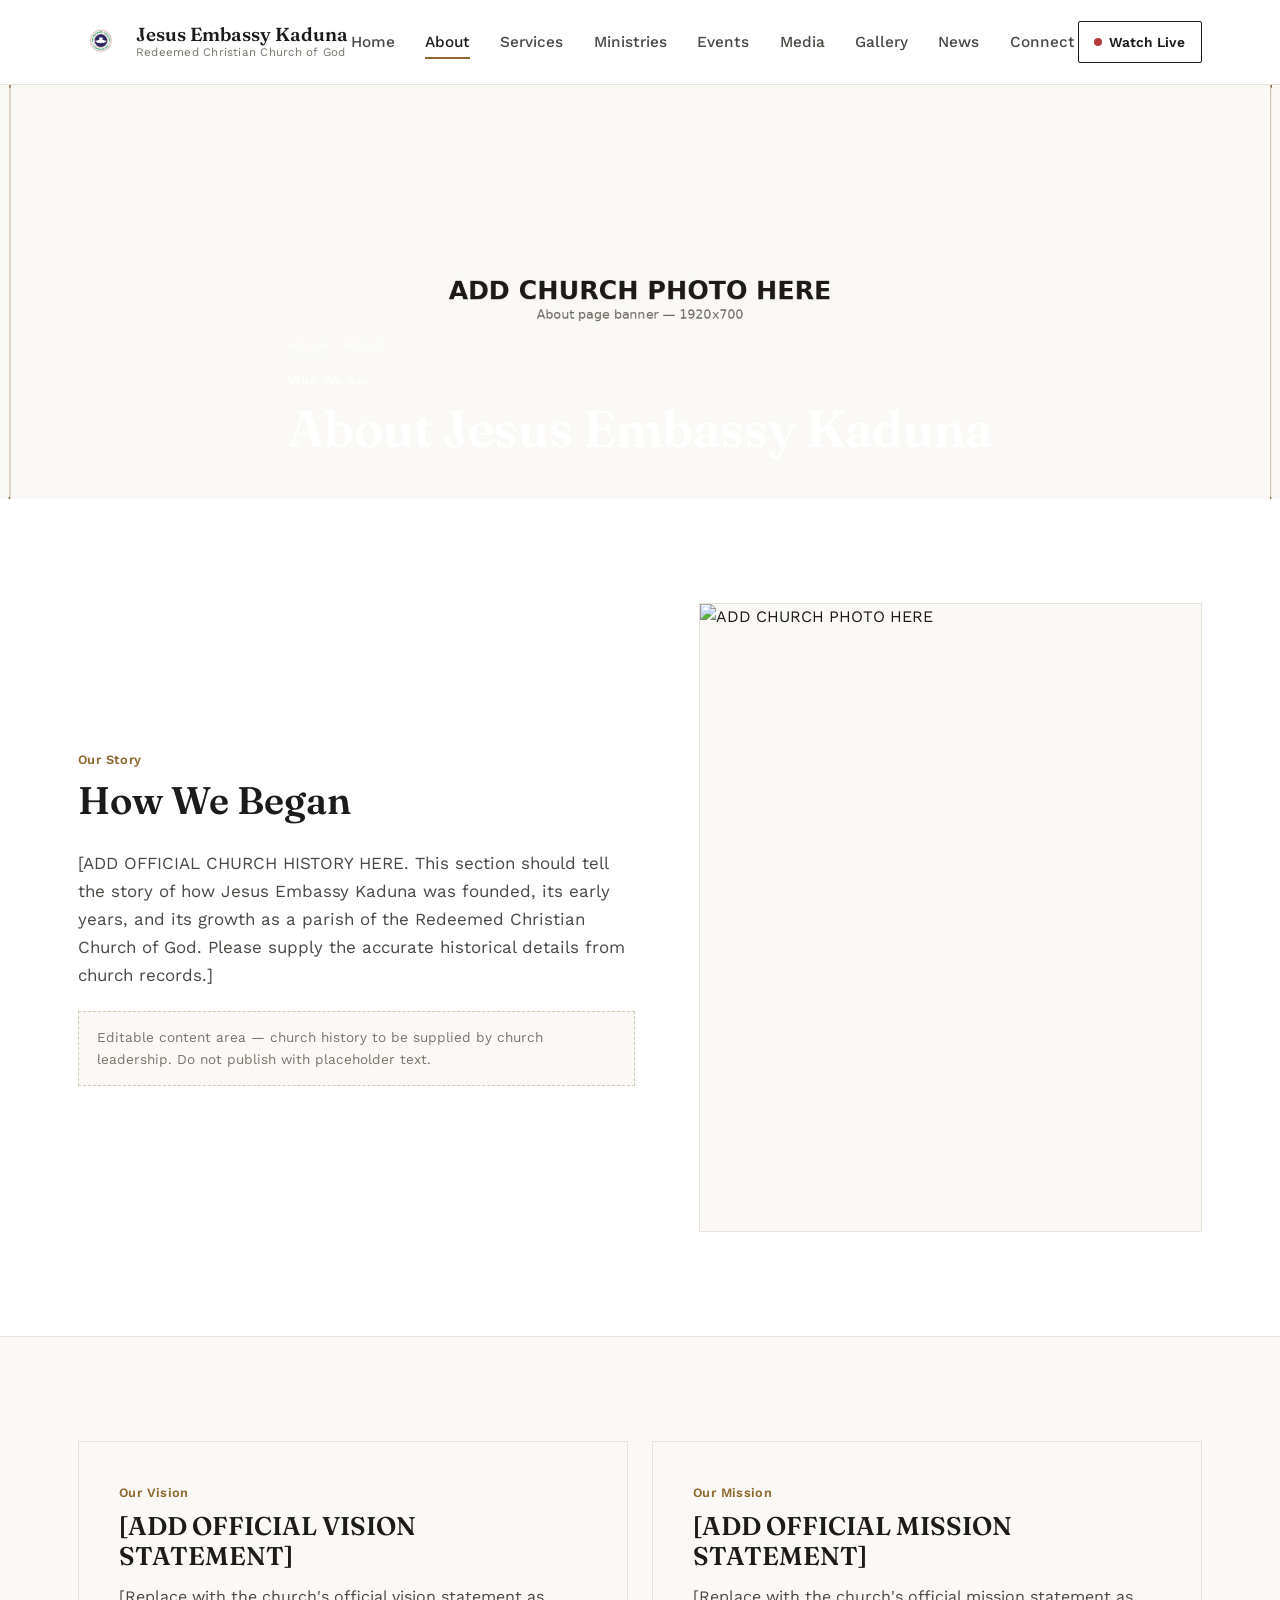
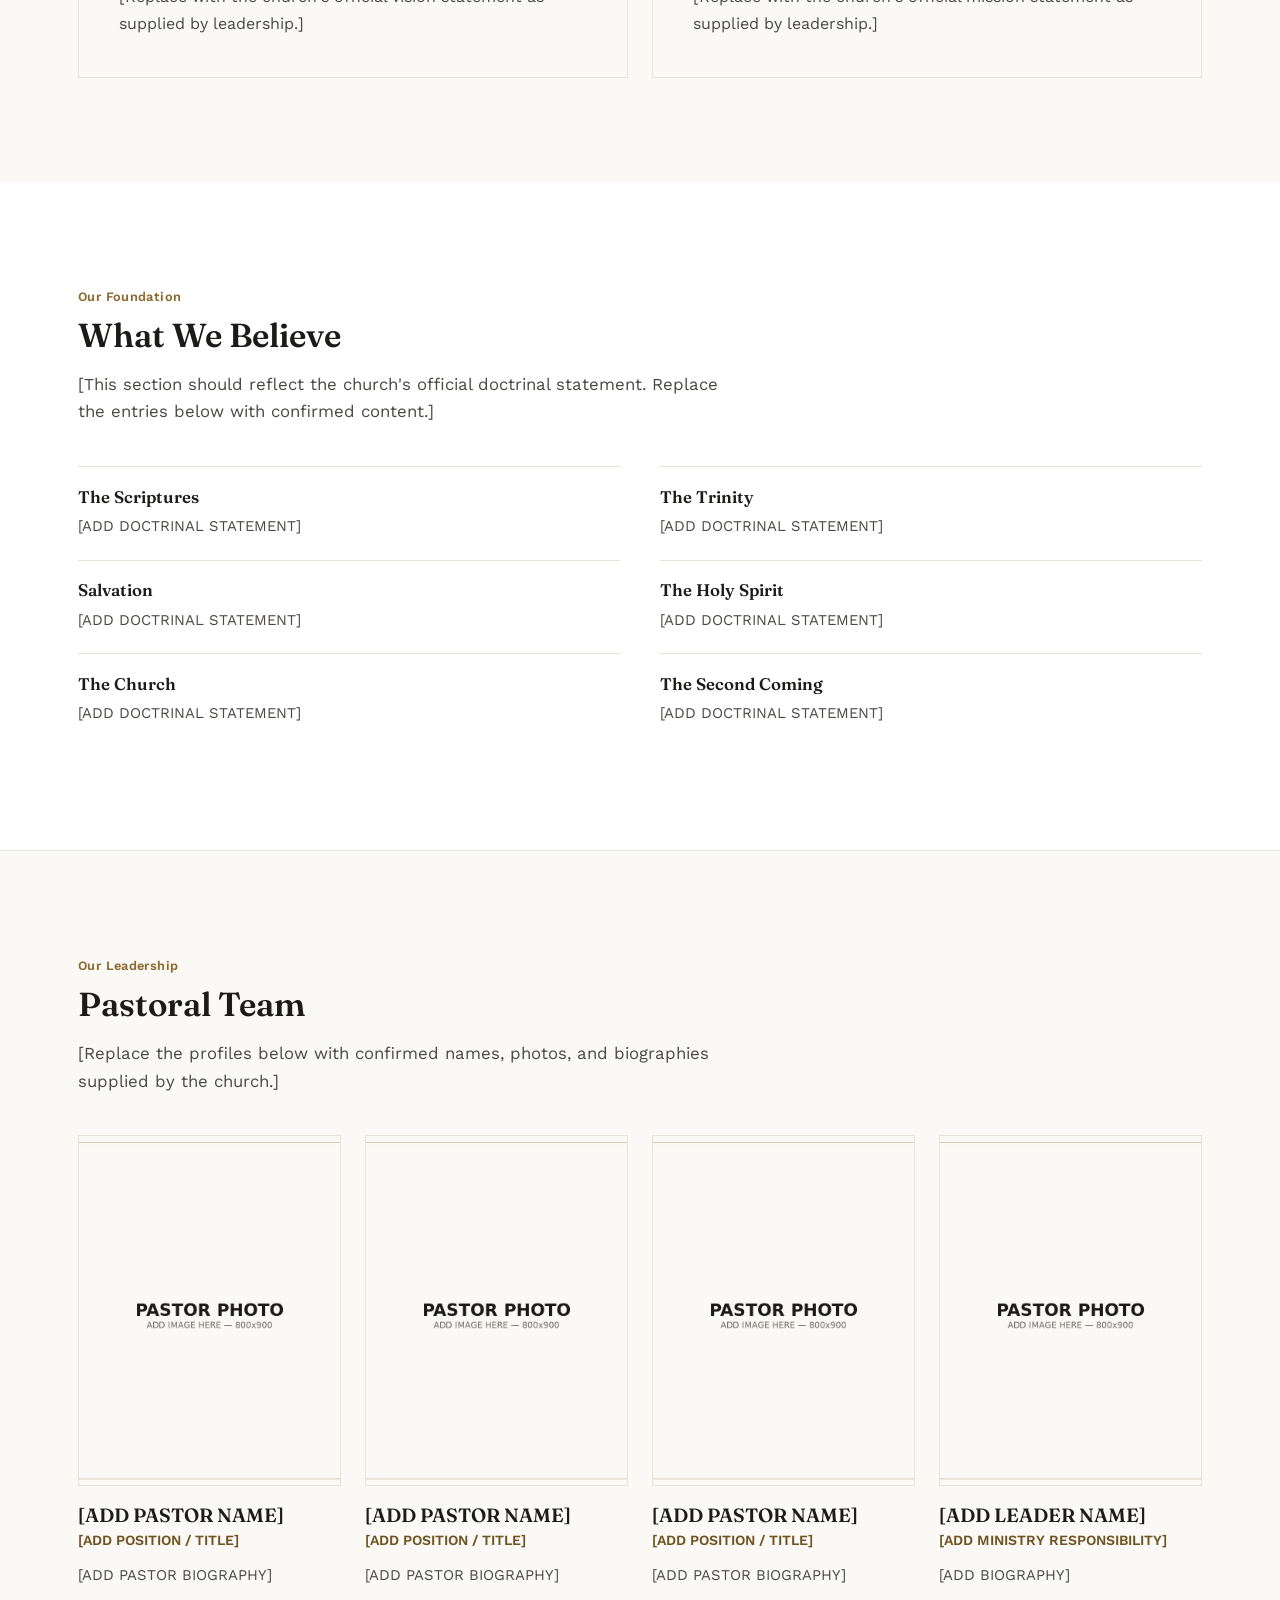
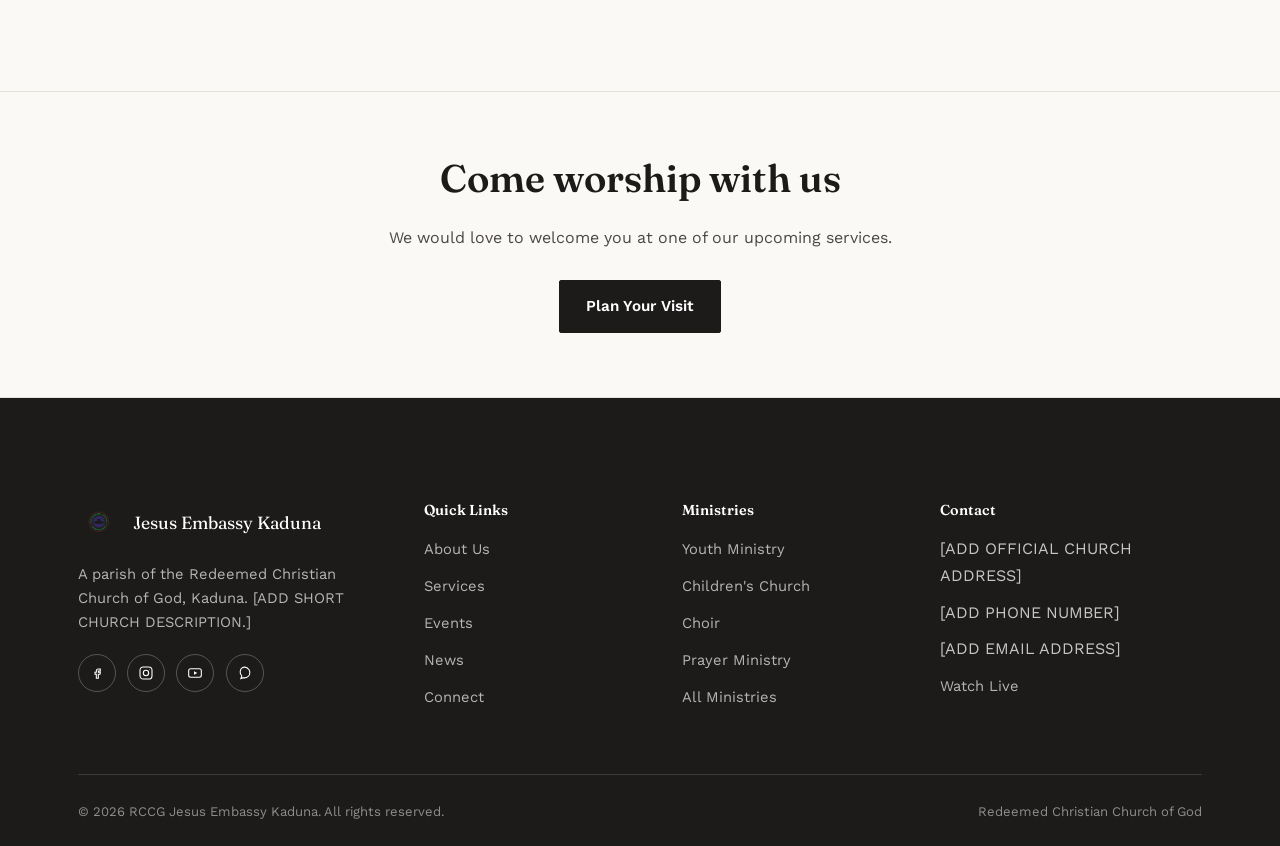
==== about.html @ 8ce3313e "1" ====
<!doctype html>
<html lang="en">
<head>
  <meta charset="UTF-8" />
  <meta name="viewport" content="width=device-width, initial-scale=1.0" />
  <title>About Us | Jesus Embassy Kaduna | RCCG</title>
  <meta name="description" content="Learn about the story, vision, mission, and leadership of Jesus Embassy Kaduna, a parish of the Redeemed Christian Church of God." />
  <link rel="canonical" href="./about.html" />

  <meta property="og:type" content="website" />
  <meta property="og:title" content="About Us | Jesus Embassy Kaduna" />
  <meta property="og:description" content="Our story, vision, mission, and leadership." />
  <meta property="og:image" content="./assets/images/logo/rccg-logo.png" />
  <meta name="twitter:card" content="summary_large_image" />

  <link rel="icon" href="./assets/images/logo/rccg-favicon.ico" sizes="any" />
  <link rel="icon" type="image/png" href="./assets/images/logo/rccg-favicon.png" />
  <link rel="apple-touch-icon" href="./assets/images/logo/rccg-favicon.png" />

  <link rel="preconnect" href="https://fonts.googleapis.com" />
  <link rel="preconnect" href="https://fonts.gstatic.com" crossorigin />
  <link href="https://fonts.googleapis.com/css2?family=Fraunces:opsz,wght@9..144,500;9..144,600;9..144,700&family=Work+Sans:wght@400;500;600;700&display=swap" rel="stylesheet" />

  <link rel="stylesheet" href="./css/style.css" />
  <link rel="stylesheet" href="./css/responsive.css" />
</head>
<body>
  <a class="skip-link" href="#main">Skip to content</a>

  <header class="site-header">
    <div class="wrap">
      <a href="./index.html" class="brand">
        <img src="./assets/images/logo/rccg-logo.png" alt="RCCG — Redeemed Christian Church of God logo" />
        <span class="brand-text">
          <span class="brand-name">Jesus Embassy Kaduna</span>
          <span class="brand-sub">Redeemed Christian Church of God</span>
        </span>
      </a>
      <nav class="main-nav" id="main-nav" aria-label="Primary">
        <ul>
          <li><a href="./index.html">Home</a></li>
          <li><a href="./about.html" aria-current="page">About</a></li>
          <li><a href="./services.html">Services</a></li>
          <li><a href="./ministries.html">Ministries</a></li>
          <li><a href="./events.html">Events</a></li>
          <li><a href="./media.html">Media</a></li>
          <li><a href="./gallery.html">Gallery</a></li>
          <li><a href="./news.html">News</a></li>
          <li><a href="./connect.html">Connect</a></li>
        </ul>
        <div class="header-actions-mobile">
          <a href="./media.html#watch-live" class="watch-live-btn"><span class="dot"></span> Watch Live</a>
        </div>
      </nav>
      <div class="header-actions">
        <a href="./media.html#watch-live" class="watch-live-btn"><span class="dot"></span> Watch Live</a>
        <button class="nav-toggle" id="nav-toggle" aria-label="Toggle menu" aria-expanded="false" aria-controls="main-nav">
          <span></span><span></span><span></span>
        </button>
      </div>
    </div>
  </header>

  <main id="main">

    <section class="page-banner">
      <img src="./assets/images/hero/hero-about.jpg" alt="ADD CHURCH PHOTO HERE" />
      <div class="wrap">
        <div class="breadcrumb"><a href="./index.html">Home</a> / About</div>
        <span class="kicker">Who We Are</span>
        <h1>About Jesus Embassy Kaduna</h1>
      </div>
    </section>

    <!-- OUR STORY -->
    <section class="section">
      <div class="wrap">
        <div class="intro-layout">
          <div class="intro-copy">
            <span class="kicker">Our Story</span>
            <h2>How We Began</h2>
            <p>[ADD OFFICIAL CHURCH HISTORY HERE. This section should tell the story of how Jesus Embassy Kaduna was founded, its early years, and its growth as a parish of the Redeemed Christian Church of God. Please supply the accurate historical details from church records.]</p>
            <div class="editable-note">Editable content area — church history to be supplied by church leadership. Do not publish with placeholder text.</div>
          </div>
          <div class="img-frame ratio-4-5">
            <img src="./assets/images/hero/photos-2.jpg" alt="ADD CHURCH PHOTO HERE" />
          </div>
        </div>
      </div>
    </section>

    <!-- VISION & MISSION -->
    <section class="section section--alt section--border-top">
      <div class="wrap">
        <div class="grid grid--2">
          <div class="panel">
            <span class="kicker">Our Vision</span>
            <h2 style="font-size:1.6rem; margin-bottom:0.8rem;">[ADD OFFICIAL VISION STATEMENT]</h2>
            <p style="color:var(--color-ink-soft);">[Replace with the church's official vision statement as supplied by leadership.]</p>
          </div>
          <div class="panel">
            <span class="kicker">Our Mission</span>
            <h2 style="font-size:1.6rem; margin-bottom:0.8rem;">[ADD OFFICIAL MISSION STATEMENT]</h2>
            <p style="color:var(--color-ink-soft);">[Replace with the church's official mission statement as supplied by leadership.]</p>
          </div>
        </div>
      </div>
    </section>

    <!-- WHAT WE BELIEVE -->
    <section class="section">
      <div class="wrap">
        <div class="section-head">
          <span class="kicker">Our Foundation</span>
          <h2>What We Believe</h2>
          <p>[This section should reflect the church's official doctrinal statement. Replace the entries below with confirmed content.]</p>
        </div>
        <div class="belief-list">
          <div class="belief-item">
            <h3>The Scriptures</h3>
            <p>[ADD DOCTRINAL STATEMENT]</p>
          </div>
          <div class="belief-item">
            <h3>The Trinity</h3>
            <p>[ADD DOCTRINAL STATEMENT]</p>
          </div>
          <div class="belief-item">
            <h3>Salvation</h3>
            <p>[ADD DOCTRINAL STATEMENT]</p>
          </div>
          <div class="belief-item">
            <h3>The Holy Spirit</h3>
            <p>[ADD DOCTRINAL STATEMENT]</p>
          </div>
          <div class="belief-item">
            <h3>The Church</h3>
            <p>[ADD DOCTRINAL STATEMENT]</p>
          </div>
          <div class="belief-item">
            <h3>The Second Coming</h3>
            <p>[ADD DOCTRINAL STATEMENT]</p>
          </div>
        </div>
      </div>
    </section>

    <!-- LEADERSHIP -->
    <section class="section section--alt section--border-top">
      <div class="wrap">
        <div class="section-head">
          <span class="kicker">Our Leadership</span>
          <h2>Pastoral Team</h2>
          <p>[Replace the profiles below with confirmed names, photos, and biographies supplied by the church.]</p>
        </div>
        <div class="grid grid--4">
          <div class="leader-card">
            <div class="img-frame ratio-3-4"><img src="./assets/images/pastors/pastor-01.jpg" alt="PASTOR PHOTO — ADD IMAGE HERE" /></div>
            <h3>[ADD PASTOR NAME]</h3>
            <span class="role">[ADD POSITION / TITLE]</span>
            <p>[ADD PASTOR BIOGRAPHY]</p>
          </div>
          <div class="leader-card">
            <div class="img-frame ratio-3-4"><img src="./assets/images/pastors/pastor-02.jpg" alt="PASTOR PHOTO — ADD IMAGE HERE" /></div>
            <h3>[ADD PASTOR NAME]</h3>
            <span class="role">[ADD POSITION / TITLE]</span>
            <p>[ADD PASTOR BIOGRAPHY]</p>
          </div>
          <div class="leader-card">
            <div class="img-frame ratio-3-4"><img src="./assets/images/pastors/pastor-03.jpg" alt="PASTOR PHOTO — ADD IMAGE HERE" /></div>
            <h3>[ADD PASTOR NAME]</h3>
            <span class="role">[ADD POSITION / TITLE]</span>
            <p>[ADD PASTOR BIOGRAPHY]</p>
          </div>
          <div class="leader-card">
            <div class="img-frame ratio-3-4"><img src="./assets/images/pastors/pastor-04.jpg" alt="PASTOR PHOTO — ADD IMAGE HERE" /></div>
            <h3>[ADD LEADER NAME]</h3>
            <span class="role">[ADD MINISTRY RESPONSIBILITY]</span>
            <p>[ADD BIOGRAPHY]</p>
          </div>
        </div>
      </div>
    </section>

    <section class="cta-band">
      <div class="wrap">
        <h2>Come worship with us</h2>
        <p>We would love to welcome you at one of our upcoming services.</p>
        <a href="./connect.html" class="btn">Plan Your Visit</a>
      </div>
    </section>

  </main>

  <footer class="site-footer">
    <div class="wrap">
      <div class="footer-grid">
        <div class="footer-col">
          <div class="footer-brand">
            <img src="./assets/images/logo/rccg-logo.png" alt="RCCG logo" />
            <span class="brand-name">Jesus Embassy Kaduna</span>
          </div>
          <p>A parish of the Redeemed Christian Church of God, Kaduna. [ADD SHORT CHURCH DESCRIPTION.]</p>
          <div class="footer-social">
            <a href="#" aria-label="Facebook" data-editable-link="facebook"><svg width="16" height="16" viewBox="0 0 24 24" fill="none" stroke="#fff" stroke-width="1.6"><path d="M14 9h3V6h-3c-1.7 0-3 1.3-3 3v2H9v3h2v6h3v-6h2.5l.5-3H14V9z"/></svg></a>
            <a href="#" aria-label="Instagram" data-editable-link="instagram"><svg width="16" height="16" viewBox="0 0 24 24" fill="none" stroke="#fff" stroke-width="1.6"><rect x="3" y="3" width="18" height="18" rx="5"/><circle cx="12" cy="12" r="4"/><circle cx="17.2" cy="6.8" r="0.6" fill="#fff" stroke="none"/></svg></a>
            <a href="#" aria-label="YouTube" data-editable-link="youtube"><svg width="16" height="16" viewBox="0 0 24 24" fill="none" stroke="#fff" stroke-width="1.6"><rect x="2.5" y="5.5" width="19" height="13" rx="3"/><path d="M10.5 9.5l5 2.5-5 2.5z" fill="#fff" stroke="none"/></svg></a>
            <a href="#" aria-label="WhatsApp" data-editable-link="whatsapp"><svg width="16" height="16" viewBox="0 0 24 24" fill="none" stroke="#fff" stroke-width="1.6"><path d="M7 17l-1.2 3.3L9.2 19A8 8 0 108 4a8 8 0 00-1 12z"/></svg></a>
          </div>
        </div>
        <div class="footer-col">
          <h4>Quick Links</h4>
          <ul>
            <li><a href="./about.html">About Us</a></li>
            <li><a href="./services.html">Services</a></li>
            <li><a href="./events.html">Events</a></li>
            <li><a href="./news.html">News</a></li>
            <li><a href="./connect.html">Connect</a></li>
          </ul>
        </div>
        <div class="footer-col">
          <h4>Ministries</h4>
          <ul>
            <li><a href="./ministries.html">Youth Ministry</a></li>
            <li><a href="./ministries.html">Children's Church</a></li>
            <li><a href="./ministries.html">Choir</a></li>
            <li><a href="./ministries.html">Prayer Ministry</a></li>
            <li><a href="./ministries.html">All Ministries</a></li>
          </ul>
        </div>
        <div class="footer-col">
          <h4>Contact</h4>
          <ul>
            <li>[ADD OFFICIAL CHURCH ADDRESS]</li>
            <li>[ADD PHONE NUMBER]</li>
            <li>[ADD EMAIL ADDRESS]</li>
            <li><a href="./media.html#watch-live">Watch Live</a></li>
          </ul>
        </div>
      </div>
      <div class="footer-bottom">
        <span>&copy; <span data-year>2026</span> RCCG Jesus Embassy Kaduna. All rights reserved.</span>
        <span>Redeemed Christian Church of God</span>
      </div>
    </div>
  </footer>

  <script src="./js/main.js"></script>
</body>
</html>
---- css/style.css ----
/* ===========================================================
   JESUS EMBASSY KADUNA — CORE STYLESHEET
   Redeemed Christian Church of God (RCCG)
   =========================================================== */

/* ---------- Design tokens ---------- */
:root {
  /* Palette: white base, warm charcoal ink, single antique-gold accent */
  --color-bg: #ffffff;
  --color-bg-alt: #faf9f6;
  --color-ink: #1c1b1a;
  --color-ink-soft: #4a4744;
  --color-ink-faint: #78746c;
  --color-border: #e7e3da;
  --color-border-strong: #d2c8b4;
  --color-accent: #8c6a2f;
  --color-accent-deep: #6f5322;
  --color-white: #ffffff;

  --font-display: "Fraunces", "Iowan Old Style", "Palatino Linotype", Georgia, serif;
  --font-body: "Work Sans", "Segoe UI", Helvetica, Arial, sans-serif;

  --content-width: 1180px;
  --content-width-narrow: 760px;

  --space-1: 0.5rem;
  --space-2: 1rem;
  --space-3: 1.5rem;
  --space-4: 2.5rem;
  --space-5: 4rem;
  --space-6: 6.5rem;

  --radius: 2px;
  --transition: 220ms ease;
}

/* ---------- Reset ---------- */
*, *::before, *::after { box-sizing: border-box; }
html { scroll-behavior: smooth; }
body {
  margin: 0;
  background: var(--color-bg);
  color: var(--color-ink);
  font-family: var(--font-body);
  font-size: 16px;
  line-height: 1.65;
  -webkit-font-smoothing: antialiased;
}
img { max-width: 100%; display: block; }
a { color: inherit; text-decoration: none; }
ul { margin: 0; padding: 0; list-style: none; }
button { font-family: inherit; cursor: pointer; }
h1, h2, h3, h4 { font-family: var(--font-display); font-weight: 600; line-height: 1.18; margin: 0; color: var(--color-ink); }
p { margin: 0 0 1em; }
p:last-child { margin-bottom: 0; }

:focus-visible {
  outline: 2px solid var(--color-accent);
  outline-offset: 3px;
}

@media (prefers-reduced-motion: reduce) {
  html { scroll-behavior: auto; }
  * { animation-duration: 0.001ms !important; animation-iteration-count: 1 !important; transition-duration: 0.001ms !important; }
}

/* ---------- Layout helpers ---------- */
.wrap {
  max-width: var(--content-width);
  margin: 0 auto;
  padding: 0 1.75rem;
}
.wrap--narrow { max-width: var(--content-width-narrow); }

.section { padding: var(--space-6) 0; }
.section--alt { background: var(--color-bg-alt); }
.section--tight { padding: var(--space-5) 0; }
.section--border-top { border-top: 1px solid var(--color-border); }

.section-head {
  max-width: 640px;
  margin-bottom: var(--space-4);
}
.section-head--center { margin-left: auto; margin-right: auto; text-align: center; }

.kicker {
  display: block;
  font-family: var(--font-body);
  font-size: 0.8rem;
  letter-spacing: 0.03em;
  color: var(--color-accent);
  margin-bottom: 0.6em;
  font-weight: 600;
}
.section-head h2 {
  font-size: clamp(1.9rem, 2.6vw, 2.6rem);
  margin-bottom: 0.5em;
}
.section-head p { color: var(--color-ink-soft); font-size: 1.05rem; }

.rule {
  border: none;
  border-top: 1px solid var(--color-border);
  margin: var(--space-5) 0;
}

.grid {
  display: grid;
  gap: var(--space-3);
}
.grid--2 { grid-template-columns: repeat(2, 1fr); }
.grid--3 { grid-template-columns: repeat(3, 1fr); }
.grid--4 { grid-template-columns: repeat(4, 1fr); }

/* ---------- Buttons ---------- */
.btn {
  display: inline-flex;
  align-items: center;
  gap: 0.55em;
  padding: 0.85em 1.7em;
  font-size: 0.95rem;
  font-weight: 600;
  border: 1px solid var(--color-ink);
  border-radius: var(--radius);
  background: var(--color-ink);
  color: var(--color-white);
  transition: background var(--transition), color var(--transition), border-color var(--transition);
  white-space: nowrap;
}
.btn:hover { background: var(--color-accent-deep); border-color: var(--color-accent-deep); color: var(--color-white); }

.btn--outline {
  background: transparent;
  color: var(--color-ink);
  border-color: var(--color-ink);
}
.btn--outline:hover { background: var(--color-ink); color: var(--color-white); }

.btn--light {
  background: var(--color-white);
  color: var(--color-ink);
  border-color: var(--color-white);
}
.btn--light:hover { background: transparent; color: var(--color-white); border-color: var(--color-white); }

.btn--ghost-light {
  background: transparent;
  color: var(--color-white);
  border-color: rgba(255,255,255,0.55);
}
.btn--ghost-light:hover { background: rgba(255,255,255,0.12); border-color: var(--color-white); }

.btn--accent { background: var(--color-accent); border-color: var(--color-accent); }
.btn--accent:hover { background: var(--color-accent-deep); border-color: var(--color-accent-deep); }

.btn--sm { padding: 0.6em 1.3em; font-size: 0.85rem; }
.btn--full { width: 100%; justify-content: center; }

.btn-row { display: flex; flex-wrap: wrap; gap: 0.9rem; align-items: center; }

.text-link {
  display: inline-flex;
  align-items: center;
  gap: 0.4em;
  font-weight: 600;
  border-bottom: 1px solid var(--color-accent);
  padding-bottom: 0.15em;
  transition: color var(--transition), border-color var(--transition);
}
.text-link:hover { color: var(--color-accent); }

/* ---------- Site header ---------- */
.site-header {
  position: sticky;
  top: 0;
  z-index: 100;
  background: rgba(255,255,255,0.94);
  backdrop-filter: saturate(180%) blur(10px);
  border-bottom: 1px solid var(--color-border);
}
.site-header .wrap {
  display: flex;
  align-items: center;
  justify-content: space-between;
  height: 84px;
}
.brand {
  display: flex;
  align-items: center;
  gap: 0.75rem;
  min-width: 0;
}
.brand img {
  height: 46px;
  width: 46px;
  object-fit: contain;
  flex-shrink: 0;
}
.brand-text {
  display: flex;
  flex-direction: column;
  line-height: 1.2;
  min-width: 0;
}
.brand-text .brand-name {
  font-family: var(--font-display);
  font-weight: 600;
  font-size: 1.18rem;
  color: var(--color-ink);
  white-space: nowrap;
}
.brand-text .brand-sub {
  font-size: 0.72rem;
  color: var(--color-ink-faint);
  letter-spacing: 0.02em;
  white-space: nowrap;
}

.main-nav { display: flex; align-items: center; gap: var(--space-4); }
.main-nav ul { display: flex; gap: 1.9rem; }
.header-actions-mobile { display: none; }
.main-nav a {
  font-size: 0.96rem;
  font-weight: 500;
  color: var(--color-ink-soft);
  position: relative;
  padding: 0.3em 0;
  transition: color var(--transition);
}
.main-nav a:hover, .main-nav a[aria-current="page"] { color: var(--color-ink); }
.main-nav a[aria-current="page"]::after {
  content: "";
  position: absolute;
  left: 0; right: 0; bottom: -4px;
  height: 2px;
  background: var(--color-accent);
}

.header-actions { display: flex; align-items: center; gap: 1.1rem; }

.watch-live-btn {
  display: inline-flex;
  align-items: center;
  gap: 0.5em;
  padding: 0.6em 1.15em;
  border: 1px solid var(--color-ink);
  border-radius: var(--radius);
  font-size: 0.86rem;
  font-weight: 600;
  color: var(--color-ink);
  transition: background var(--transition), color var(--transition);
}
.watch-live-btn:hover { background: var(--color-ink); color: var(--color-white); }
.watch-live-btn .dot {
  width: 8px; height: 8px; border-radius: 50%;
  background: #b23a3a;
  display: inline-block;
}

.nav-toggle {
  display: none;
  flex-direction: column;
  justify-content: center;
  gap: 5px;
  width: 40px;
  height: 40px;
  border: 1px solid var(--color-border-strong);
  background: transparent;
  border-radius: var(--radius);
}
.nav-toggle span {
  display: block;
  width: 18px;
  height: 2px;
  margin: 0 auto;
  background: var(--color-ink);
  transition: transform var(--transition), opacity var(--transition);
}
.nav-toggle[aria-expanded="true"] span:nth-child(1) { transform: translateY(7px) rotate(45deg); }
.nav-toggle[aria-expanded="true"] span:nth-child(2) { opacity: 0; }
.nav-toggle[aria-expanded="true"] span:nth-child(3) { transform: translateY(-7px) rotate(-45deg); }

/* ---------- Hero ---------- */
.hero {
  position: relative;
  display: flex;
  align-items: flex-end;
  min-height: 86vh;
  color: var(--color-white);
  overflow: hidden;
}
.hero img.hero-bg {
  position: absolute; inset: 0;
  width: 100%; height: 100%;
  object-fit: cover;
  z-index: 0;
}
.hero::before {
  content: "";
  position: absolute; inset: 0;
  background: linear-gradient(180deg, rgba(20,19,17,0.35) 0%, rgba(20,19,17,0.55) 70%, rgba(20,19,17,0.78) 100%);
  z-index: 1;
}
.hero-content {
  position: relative;
  z-index: 2;
  width: 100%;
  padding: var(--space-6) 0 var(--space-5);
}
.hero-content .kicker { color: rgba(255,255,255,0.86); }
.hero-content h1 {
  font-size: clamp(2.6rem, 6vw, 4.6rem);
  color: var(--color-white);
  letter-spacing: -0.01em;
  max-width: 900px;
}
.hero-content .hero-lede {
  margin-top: 1.1rem;
  font-size: 1.15rem;
  max-width: 560px;
  color: rgba(255,255,255,0.88);
}
.hero-content .btn-row { margin-top: 2.1rem; }

.page-banner {
  position: relative;
  min-height: 46vh;
  display: flex;
  align-items: flex-end;
  color: var(--color-white);
  overflow: hidden;
}
.page-banner img { position: absolute; inset: 0; width: 100%; height: 100%; object-fit: cover; }
.page-banner::before {
  content: "";
  position: absolute; inset: 0;
  background: linear-gradient(180deg, rgba(20,19,17,0.3) 0%, rgba(20,19,17,0.72) 100%);
}
.page-banner .wrap { position: relative; z-index: 2; padding-bottom: var(--space-4); }
.page-banner .kicker { color: rgba(255,255,255,0.85); }
.page-banner h1 { font-size: clamp(2.1rem, 4.4vw, 3.2rem); color: var(--color-white); }
.breadcrumb {
  font-size: 0.85rem;
  color: rgba(255,255,255,0.75);
  margin-bottom: 0.9rem;
}
.breadcrumb a { border-bottom: 1px solid rgba(255,255,255,0.4); }
.breadcrumb a:hover { color: var(--color-white); }

/* ---------- Image placeholder blocks ---------- */
.img-frame {
  position: relative;
  overflow: hidden;
  background: var(--color-bg-alt);
  border: 1px solid var(--color-border);
}
.img-frame img { width: 100%; height: 100%; object-fit: cover; }
.ratio-4-3 { aspect-ratio: 4 / 3; }
.ratio-3-4 { aspect-ratio: 3 / 4; }
.ratio-16-9 { aspect-ratio: 16 / 9; }
.ratio-1-1 { aspect-ratio: 1 / 1; }
.ratio-4-5 { aspect-ratio: 4 / 5; }

/* ---------- Welcome / intro section ---------- */
.intro-layout {
  display: grid;
  grid-template-columns: 1.05fr 0.95fr;
  gap: var(--space-5);
  align-items: center;
}
.intro-copy .kicker { display: block; }
.intro-copy h2 { font-size: clamp(1.9rem, 3vw, 2.7rem); margin-bottom: 0.7em; }
.intro-copy p { color: var(--color-ink-soft); font-size: 1.06rem; }
.editable-note {
  margin-top: 1.3rem;
  padding: 0.9rem 1.1rem;
  border: 1px dashed var(--color-border-strong);
  font-size: 0.85rem;
  color: var(--color-ink-faint);
  background: var(--color-bg-alt);
}

/* ---------- Service times ---------- */
.service-list { display: flex; flex-direction: column; }
.service-row {
  display: grid;
  grid-template-columns: 1.4fr 1fr 1fr 2fr;
  gap: var(--space-3);
  align-items: start;
  padding: var(--space-3) 0;
  border-top: 1px solid var(--color-border);
}
.service-list .service-row:last-child { border-bottom: 1px solid var(--color-border); }
.service-row .service-name { font-family: var(--font-display); font-size: 1.25rem; }
.service-row .service-meta { color: var(--color-accent-deep); font-weight: 600; font-size: 0.95rem; }
.service-row .service-desc { color: var(--color-ink-soft); font-size: 0.96rem; }

/* ---------- Cards: events / news / ministries ---------- */
.card {
  border: 1px solid var(--color-border);
  background: var(--color-white);
  display: flex;
  flex-direction: column;
}
.card .img-frame { border: none; border-bottom: 1px solid var(--color-border); }
.card-body { padding: 1.5rem; display: flex; flex-direction: column; gap: 0.55rem; flex: 1; }
.card-meta { font-size: 0.82rem; color: var(--color-accent-deep); font-weight: 600; }
.card-title { font-family: var(--font-display); font-size: 1.28rem; }
.card-desc { color: var(--color-ink-soft); font-size: 0.95rem; }
.card-foot { margin-top: auto; padding-top: 0.9rem; }

.event-card .event-date-badge {
  position: absolute;
  top: 0.9rem; left: 0.9rem;
  background: var(--color-white);
  border: 1px solid var(--color-border);
  padding: 0.5rem 0.7rem;
  text-align: center;
  line-height: 1.1;
  z-index: 2;
}
.event-card .img-frame { position: relative; }
.event-date-badge .day { display: block; font-family: var(--font-display); font-size: 1.25rem; }
.event-date-badge .mon { display: block; font-size: 0.68rem; letter-spacing: 0.05em; color: var(--color-ink-faint); }

.meta-list { display: flex; flex-wrap: wrap; gap: 0.9rem 1.4rem; font-size: 0.88rem; color: var(--color-ink-soft); }
.meta-list li { display: flex; align-items: center; gap: 0.45em; }
.meta-list svg { flex-shrink: 0; opacity: 0.7; }

/* ---------- Watch online ---------- */
.watch-panel {
  background: var(--color-ink);
  color: var(--color-white);
  padding: var(--space-5) 0;
}
.watch-panel .section-head h2 { color: var(--color-white); }
.watch-panel .section-head p { color: rgba(255,255,255,0.7); }
.watch-grid {
  display: grid;
  grid-template-columns: repeat(3, 1fr);
  gap: 1.4rem;
}
.watch-card {
  border: 1px solid rgba(255,255,255,0.18);
  padding: 2.1rem 1.6rem;
  text-align: left;
  transition: border-color var(--transition), background var(--transition);
}
.watch-card:hover { border-color: rgba(255,255,255,0.5); background: rgba(255,255,255,0.03); }
.watch-card .platform-icon { margin-bottom: 1.1rem; }
.watch-card h3 { color: var(--color-white); font-size: 1.2rem; margin-bottom: 0.4rem; }
.watch-card p { color: rgba(255,255,255,0.65); font-size: 0.92rem; margin-bottom: 1.2rem; }

/* ---------- Photo strip ---------- */
.photo-strip {
  display: grid;
  grid-template-columns: repeat(3, 1fr);
  gap: 1rem;
}

/* ---------- Visit us / map ---------- */
.visit-layout {
  display: grid;
  grid-template-columns: 1fr 1fr;
  gap: var(--space-5);
  align-items: start;
}
.visit-list { display: flex; flex-direction: column; gap: 1.6rem; }
.visit-item h3 { font-size: 1.05rem; margin-bottom: 0.35rem; }
.visit-item p { color: var(--color-ink-soft); }
.map-frame {
  border: 1px solid var(--color-border);
  aspect-ratio: 4/3;
  background: var(--color-bg-alt);
  display: flex;
  align-items: center;
  justify-content: center;
  text-align: center;
  padding: 2rem;
}

/* ---------- Leadership ---------- */
.leader-card { text-align: left; }
.leader-card .img-frame { margin-bottom: 1.1rem; }
.leader-card h3 { font-size: 1.2rem; margin-bottom: 0.15rem; }
.leader-card .role { color: var(--color-accent-deep); font-weight: 600; font-size: 0.88rem; margin-bottom: 0.7rem; display: block; }
.leader-card p { color: var(--color-ink-soft); font-size: 0.93rem; }

/* ---------- Belief list ---------- */
.belief-list { display: grid; grid-template-columns: repeat(2, 1fr); gap: 0 var(--space-4); }
.belief-item {
  padding: 1.3rem 0;
  border-top: 1px solid var(--color-border);
}
.belief-item h3 { font-size: 1.05rem; margin-bottom: 0.4rem; }
.belief-item p { color: var(--color-ink-soft); font-size: 0.93rem; }

/* ---------- Ministries directory ---------- */
.filter-row {
  display: flex;
  flex-wrap: wrap;
  gap: 0.6rem;
  margin-bottom: var(--space-4);
}
.filter-btn {
  padding: 0.5em 1.1em;
  border: 1px solid var(--color-border-strong);
  background: transparent;
  font-size: 0.85rem;
  font-weight: 600;
  color: var(--color-ink-soft);
  border-radius: var(--radius);
  transition: all var(--transition);
}
.filter-btn:hover { border-color: var(--color-ink); color: var(--color-ink); }
.filter-btn.active { background: var(--color-ink); border-color: var(--color-ink); color: var(--color-white); }

/* ---------- Gallery ---------- */
.gallery-grid {
  display: grid;
  grid-template-columns: repeat(4, 1fr);
  gap: 0.75rem;
}
.gallery-item {
  position: relative;
  overflow: hidden;
  border: 1px solid var(--color-border);
  cursor: zoom-in;
}
.gallery-item img { transition: transform 420ms ease; }
.gallery-item:hover img { transform: scale(1.045); }
.gallery-item .gallery-cat {
  position: absolute; left: 0.7rem; bottom: 0.7rem;
  background: rgba(28,27,26,0.78);
  color: #fff;
  font-size: 0.72rem;
  padding: 0.3em 0.7em;
  opacity: 0;
  transition: opacity var(--transition);
}
.gallery-item:hover .gallery-cat { opacity: 1; }

.lightbox {
  position: fixed; inset: 0;
  background: rgba(12,11,10,0.94);
  display: none;
  align-items: center;
  justify-content: center;
  z-index: 1000;
  padding: 2rem;
}
.lightbox.open { display: flex; }
.lightbox img { max-width: 90vw; max-height: 82vh; object-fit: contain; border: 1px solid rgba(255,255,255,0.15); }
.lightbox-close, .lightbox-prev, .lightbox-next {
  position: absolute;
  background: transparent;
  border: 1px solid rgba(255,255,255,0.4);
  color: #fff;
  width: 44px; height: 44px;
  border-radius: 50%;
  display: flex; align-items: center; justify-content: center;
  transition: background var(--transition);
}
.lightbox-close:hover, .lightbox-prev:hover, .lightbox-next:hover { background: rgba(255,255,255,0.15); }
.lightbox-close { top: 1.5rem; right: 1.5rem; }
.lightbox-prev { left: 1.5rem; top: 50%; transform: translateY(-50%); }
.lightbox-next { right: 1.5rem; top: 50%; transform: translateY(-50%); }
.lightbox-caption { position: absolute; bottom: 1.5rem; left: 0; right: 0; text-align: center; color: rgba(255,255,255,0.75); font-size: 0.9rem; }

/* ---------- Sermon / media list ---------- */
.sermon-toolbar {
  display: flex;
  gap: 1rem;
  flex-wrap: wrap;
  margin-bottom: var(--space-4);
}
.sermon-toolbar input, .sermon-toolbar select {
  padding: 0.75em 1em;
  border: 1px solid var(--color-border-strong);
  background: var(--color-white);
  font-family: inherit;
  font-size: 0.92rem;
  border-radius: var(--radius);
  color: var(--color-ink);
}
.sermon-toolbar input { flex: 1; min-width: 220px; }

.sermon-row {
  display: grid;
  grid-template-columns: 90px 1fr auto;
  gap: 1.4rem;
  align-items: center;
  padding: 1.3rem 0;
  border-top: 1px solid var(--color-border);
}
.sermon-list .sermon-row:last-child { border-bottom: 1px solid var(--color-border); }
.sermon-index { font-family: var(--font-display); font-size: 1.6rem; color: var(--color-border-strong); }
.sermon-title { font-size: 1.08rem; font-weight: 600; margin-bottom: 0.2rem; }
.sermon-sub { font-size: 0.85rem; color: var(--color-ink-faint); }
.sermon-links { display: flex; gap: 0.6rem; }
.no-results { padding: var(--space-4) 0; color: var(--color-ink-faint); text-align: center; display: none; }
.no-results.show { display: block; }

/* ---------- Forms ---------- */
.form-grid { display: grid; grid-template-columns: 1fr 1fr; gap: 1.1rem; }
.form-field { display: flex; flex-direction: column; gap: 0.4rem; }
.form-field.full { grid-column: 1 / -1; }
.form-field label { font-size: 0.86rem; font-weight: 600; color: var(--color-ink-soft); }
.form-field input, .form-field select, .form-field textarea {
  padding: 0.85em 1em;
  border: 1px solid var(--color-border-strong);
  background: var(--color-white);
  font-family: inherit;
  font-size: 0.96rem;
  color: var(--color-ink);
  border-radius: var(--radius);
  transition: border-color var(--transition);
}
.form-field input:focus, .form-field select:focus, .form-field textarea:focus { border-color: var(--color-accent); }
.form-field textarea { resize: vertical; min-height: 130px; }
.form-note { font-size: 0.82rem; color: var(--color-ink-faint); margin-top: 1.1rem; }
.form-success {
  display: none;
  padding: 1rem 1.2rem;
  border: 1px solid var(--color-border-strong);
  background: var(--color-bg-alt);
  font-size: 0.92rem;
  margin-top: 1.2rem;
}
.form-success.show { display: block; }

.panel {
  background: var(--color-bg-alt);
  border: 1px solid var(--color-border);
  padding: var(--space-4);
}

/* ---------- Fellowship finder ---------- */
.fellowship-search { display: flex; gap: 1rem; margin-bottom: var(--space-4); flex-wrap: wrap; }
.fellowship-search input, .fellowship-search select { flex: 1; min-width: 200px; }
.fellowship-card { padding: 1.5rem; border: 1px solid var(--color-border); }
.fellowship-card h3 { font-size: 1.1rem; margin-bottom: 0.3rem; }
.fellowship-card .area-tag { font-size: 0.78rem; color: var(--color-accent-deep); font-weight: 600; }

/* ---------- CTA band ---------- */
.cta-band {
  background: var(--color-bg-alt);
  border-top: 1px solid var(--color-border);
  border-bottom: 1px solid var(--color-border);
  padding: var(--space-5) 0;
  text-align: center;
}
.cta-band h2 { font-size: clamp(1.8rem, 3vw, 2.4rem); margin-bottom: 0.6em; }
.cta-band p { color: var(--color-ink-soft); max-width: 520px; margin: 0 auto 1.8rem; }

/* ---------- Footer ---------- */
.site-footer { background: var(--color-ink); color: rgba(255,255,255,0.75); padding: var(--space-6) 0 var(--space-3); }
.footer-grid {
  display: grid;
  grid-template-columns: 1.4fr 1fr 1fr 1.2fr;
  gap: var(--space-4);
  padding-bottom: var(--space-5);
}
.footer-brand { display: flex; align-items: center; gap: 0.8rem; margin-bottom: 1.1rem; }
.footer-brand img { height: 42px; width: 42px; object-fit: contain; }
.footer-brand .brand-name { font-family: var(--font-display); color: var(--color-white); font-size: 1.1rem; }
.footer-col h4 { color: var(--color-white); font-size: 0.9rem; margin-bottom: 1.1rem; font-weight: 600; }
.footer-col ul { display: flex; flex-direction: column; gap: 0.65rem; }
.footer-col a, .footer-col p { color: rgba(255,255,255,0.68); font-size: 0.92rem; transition: color var(--transition); }
.footer-col a:hover { color: var(--color-white); }
.footer-social { display: flex; gap: 0.7rem; margin-top: 1.2rem; }
.footer-social a {
  width: 38px; height: 38px;
  border: 1px solid rgba(255,255,255,0.25);
  border-radius: 50%;
  display: flex; align-items: center; justify-content: center;
  transition: border-color var(--transition), background var(--transition);
}
.footer-social a:hover { border-color: var(--color-white); background: rgba(255,255,255,0.08); }
.footer-bottom {
  border-top: 1px solid rgba(255,255,255,0.14);
  padding-top: 1.6rem;
  display: flex;
  justify-content: space-between;
  flex-wrap: wrap;
  gap: 0.8rem;
  font-size: 0.82rem;
  color: rgba(255,255,255,0.5);
}

/* ---------- Utility ---------- */
.mt-0 { margin-top: 0 !important; }
.hidden { display: none !important; }
.tag {
  display: inline-block;
  font-size: 0.72rem;
  font-weight: 600;
  letter-spacing: 0.02em;
  padding: 0.3em 0.75em;
  border: 1px solid var(--color-border-strong);
  color: var(--color-ink-soft);
}
.tag--accent { border-color: var(--color-accent); color: var(--color-accent-deep); }

.skip-link {
  position: absolute; left: -999px; top: 0;
  background: var(--color-ink); color: #fff;
  padding: 0.8em 1.2em; z-index: 2000;
}
.skip-link:focus { left: 1rem; top: 1rem; }
---- css/responsive.css ----
/* ===========================================================
   RESPONSIVE RULES — tablet + mobile
   =========================================================== */

/* ---------- Tablet (≤1024px) ---------- */
@media (max-width: 1024px) {
  .grid--4 { grid-template-columns: repeat(2, 1fr); }
  .grid--3 { grid-template-columns: repeat(2, 1fr); }
  .watch-grid { grid-template-columns: repeat(3, 1fr); gap: 1rem; }
  .gallery-grid { grid-template-columns: repeat(3, 1fr); }
  .footer-grid { grid-template-columns: 1fr 1fr; gap: var(--space-4) var(--space-3); }
  .belief-list { grid-template-columns: 1fr; }
  .intro-layout { gap: var(--space-4); }
}

/* ---------- Nav collapse (≤900px) ---------- */
@media (max-width: 900px) {
  .main-nav {
    position: fixed;
    inset: 84px 0 0 0;
    background: var(--color-white);
    flex-direction: column;
    align-items: stretch;
    padding: var(--space-3) 1.75rem var(--space-5);
    transform: translateY(-8px);
    opacity: 0;
    pointer-events: none;
    transition: opacity var(--transition), transform var(--transition);
    overflow-y: auto;
    gap: 0;
  }
  .main-nav.open { opacity: 1; transform: translateY(0); pointer-events: auto; }
  .main-nav ul { flex-direction: column; gap: 0; }
  .main-nav ul li { border-bottom: 1px solid var(--color-border); }
  .main-nav ul li a { display: block; padding: 1.1rem 0; font-size: 1.05rem; }
  .main-nav .header-actions-mobile { display: block; margin-top: 1.5rem; }
  .nav-toggle { display: flex; }
  .site-header .header-actions > .watch-live-btn { display: none; }
  .main-nav .watch-live-btn { display: inline-flex; }
}

/* ---------- Small tablet / large phone (≤768px) ---------- */
@media (max-width: 768px) {
  :root { --space-6: 4rem; --space-5: 2.75rem; }
  .grid--4, .grid--3, .grid--2 { grid-template-columns: 1fr; }
  .intro-layout { grid-template-columns: 1fr; }
  .intro-layout .img-frame { order: -1; }
  .visit-layout { grid-template-columns: 1fr; }
  .watch-grid { grid-template-columns: 1fr; }
  .photo-strip { grid-template-columns: 1fr 1fr; }
  .photo-strip a:first-child { grid-column: 1 / -1; }
  .footer-grid { grid-template-columns: 1fr 1fr; }
  .service-row { grid-template-columns: 1fr; gap: 0.35rem; }
  .service-row .service-meta { color: var(--color-accent-deep); }
  .gallery-grid { grid-template-columns: repeat(2, 1fr); }
  .sermon-row { grid-template-columns: 60px 1fr; }
  .sermon-links { grid-column: 1 / -1; }
  .form-grid { grid-template-columns: 1fr; }
  .footer-bottom { flex-direction: column; align-items: flex-start; }
  .brand-text .brand-sub { display: none; }
}

/* ---------- Phone (≤560px) ---------- */
@media (max-width: 560px) {
  .wrap { padding: 0 1.15rem; }
  .site-header .wrap { height: 68px; }
  .brand img { height: 38px; width: 38px; }
  .brand-text .brand-name { font-size: 1rem; }
  .main-nav { inset: 68px 0 0 0; }
  .hero { min-height: 92vh; }
  .hero-content h1 { font-size: 2.2rem; }
  .hero-content .hero-lede { font-size: 1rem; }
  .page-banner { min-height: 34vh; }
  .footer-grid { grid-template-columns: 1fr; gap: var(--space-3); }
  .gallery-grid { grid-template-columns: repeat(2, 1fr); gap: 0.5rem; }
  .lightbox-prev, .lightbox-next { width: 38px; height: 38px; }
  .lightbox-prev { left: 0.6rem; }
  .lightbox-next { right: 0.6rem; }
  .lightbox-close { top: 0.8rem; right: 0.8rem; }
  .cta-band, .section { padding-top: var(--space-5); padding-bottom: var(--space-5); }
  .btn { width: 100%; justify-content: center; }
  .btn-row { flex-direction: column; align-items: stretch; }
  .hero-content .btn-row .btn { width: auto; }
  .hero-content .btn-row { flex-direction: row; flex-wrap: wrap; }
}
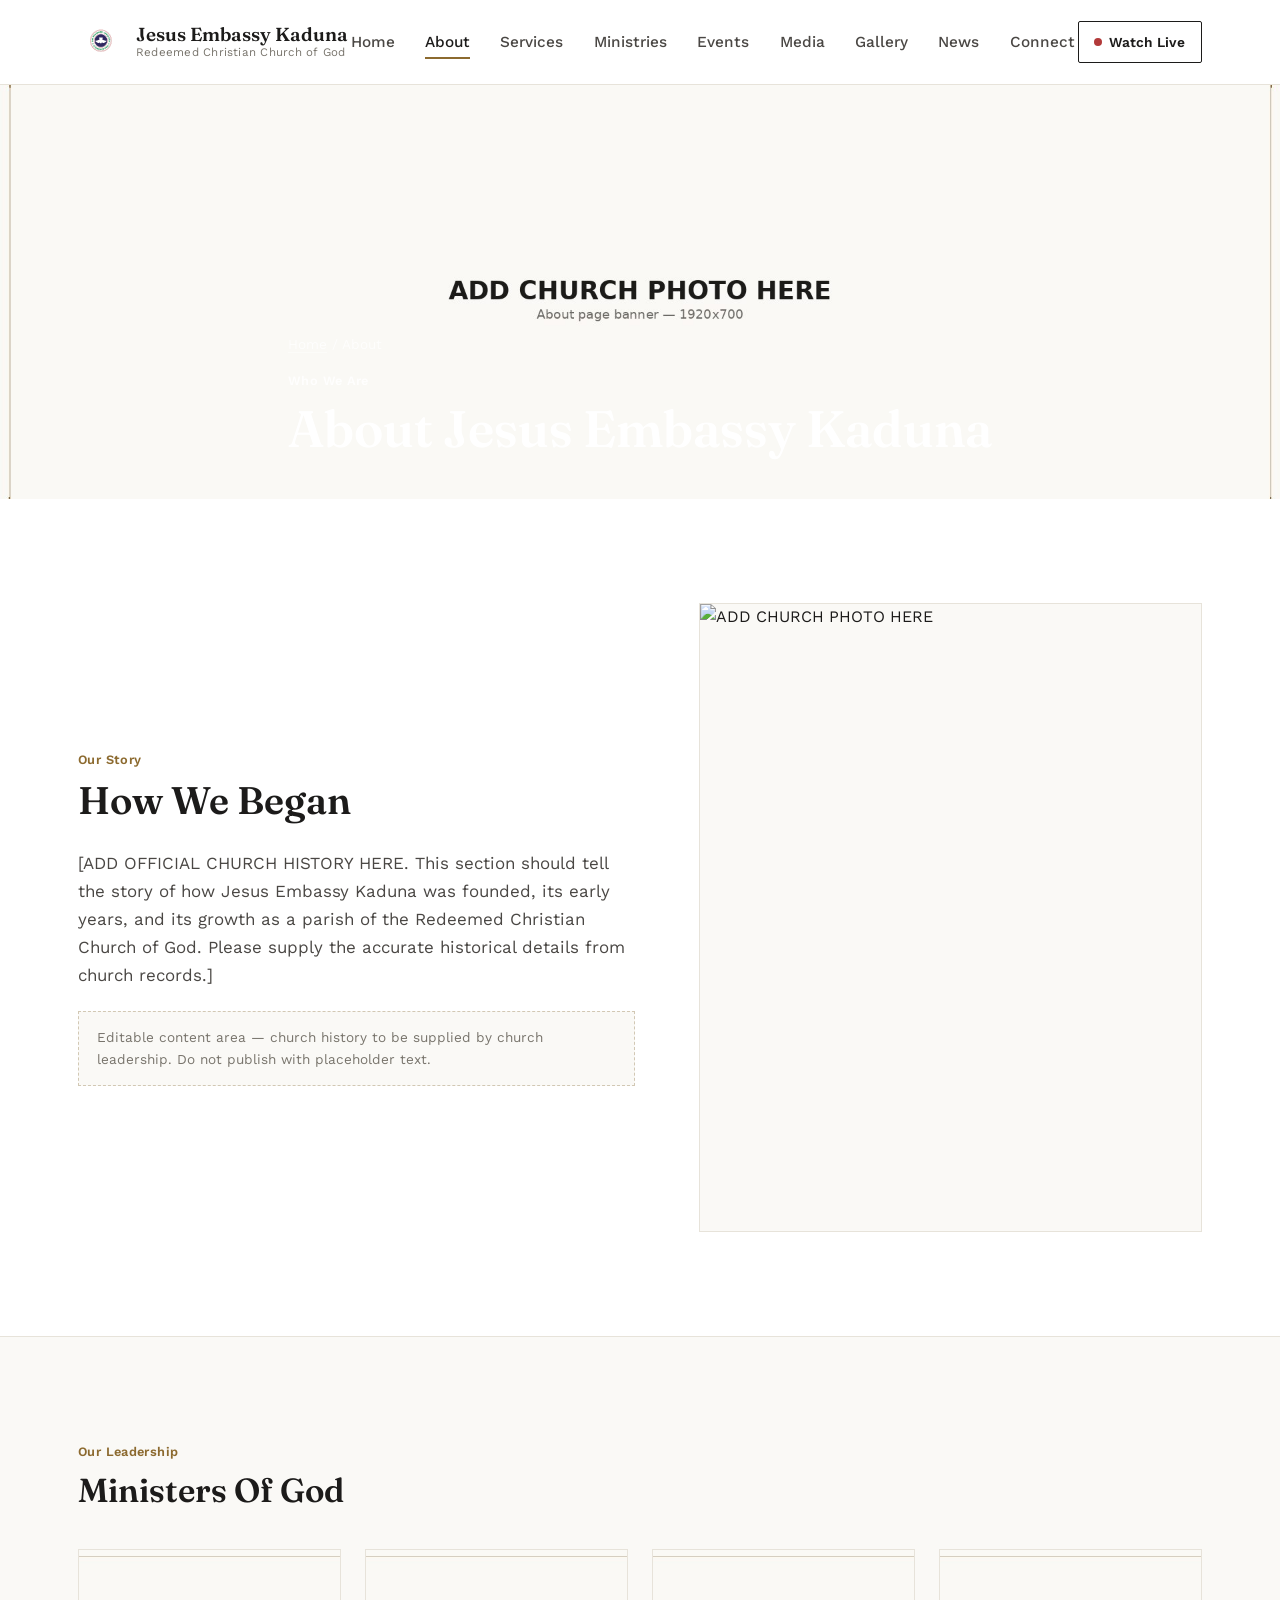
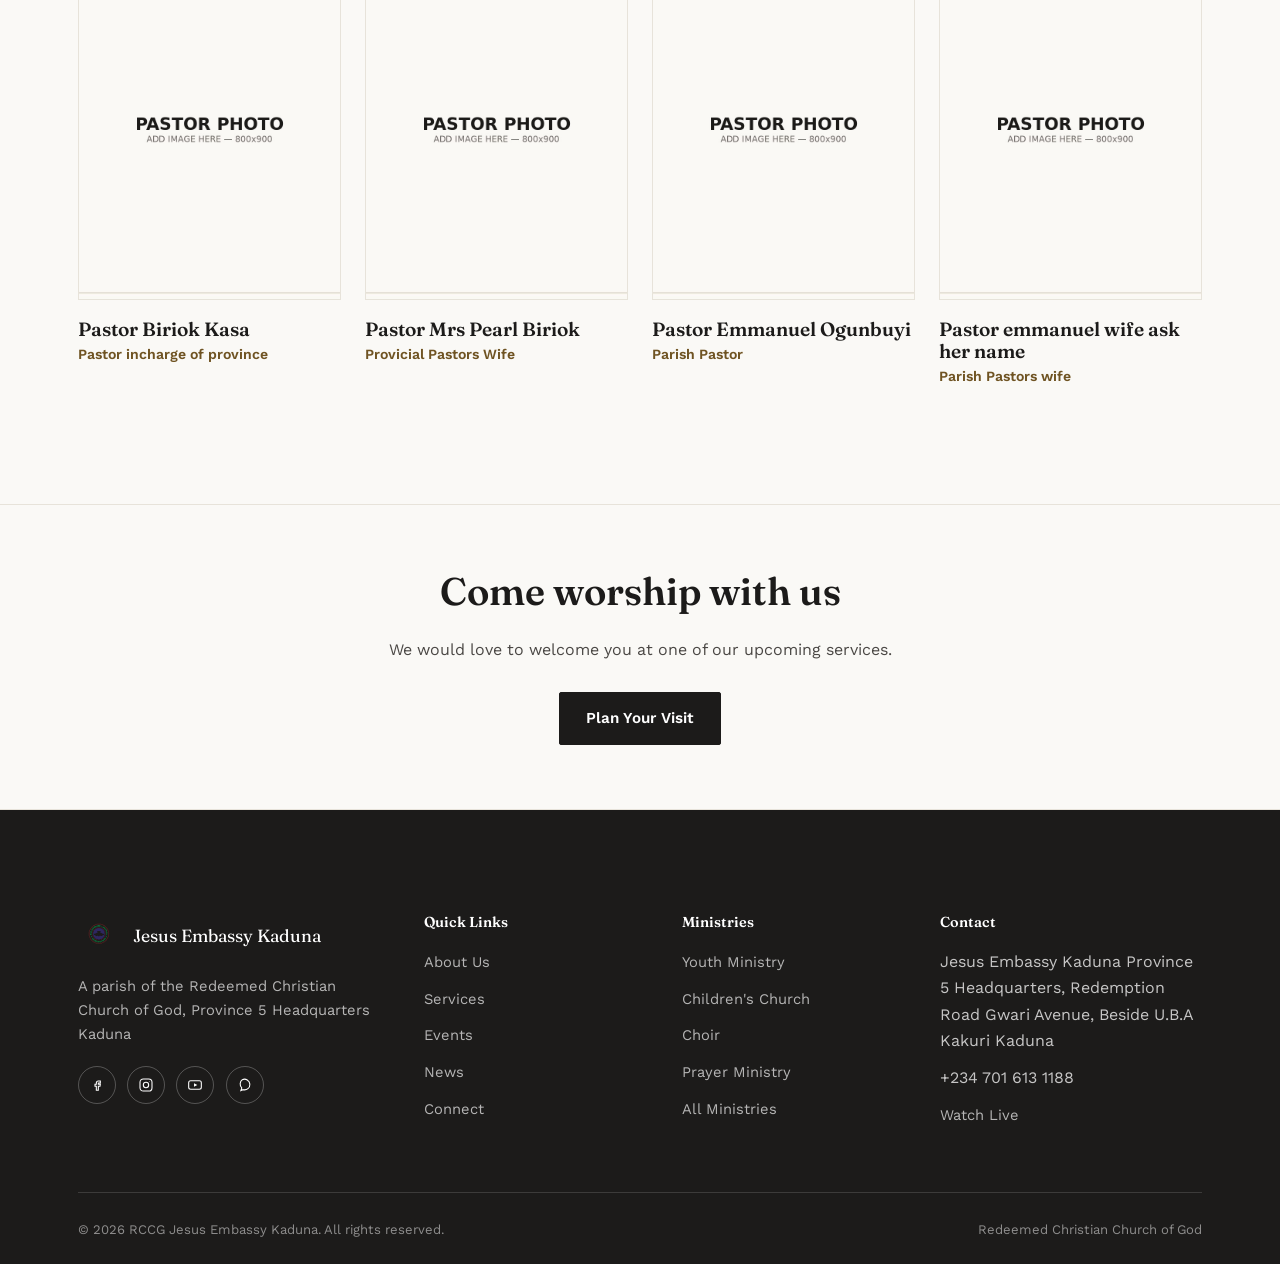
==== commit d6cc014c: "2" ====
--- a/about.html
+++ b/about.html
@@ -89,7 +89,7 @@
       </div>
     </section>
 
-    <!-- VISION & MISSION -->
+    <!-- VISION & MISSION 
     <section class="section section--alt section--border-top">
       <div class="wrap">
         <div class="grid grid--2">
@@ -105,9 +105,9 @@
           </div>
         </div>
       </div>
-    </section>
-
-    <!-- WHAT WE BELIEVE -->
+    </section> -->
+
+    <!-- WHAT WE BELIEVE --
     <section class="section">
       <div class="wrap">
         <div class="section-head">
@@ -142,40 +142,35 @@
           </div>
         </div>
       </div>
-    </section>
+    </section> -->
 
     <!-- LEADERSHIP -->
     <section class="section section--alt section--border-top">
       <div class="wrap">
         <div class="section-head">
           <span class="kicker">Our Leadership</span>
-          <h2>Pastoral Team</h2>
-          <p>[Replace the profiles below with confirmed names, photos, and biographies supplied by the church.]</p>
+          <h2>Ministers Of God</h2>
         </div>
         <div class="grid grid--4">
           <div class="leader-card">
             <div class="img-frame ratio-3-4"><img src="./assets/images/pastors/pastor-01.jpg" alt="PASTOR PHOTO — ADD IMAGE HERE" /></div>
-            <h3>[ADD PASTOR NAME]</h3>
-            <span class="role">[ADD POSITION / TITLE]</span>
-            <p>[ADD PASTOR BIOGRAPHY]</p>
+            <h3>Pastor Biriok Kasa</h3>
+            <span class="role">Pastor incharge of province</span>
           </div>
           <div class="leader-card">
             <div class="img-frame ratio-3-4"><img src="./assets/images/pastors/pastor-02.jpg" alt="PASTOR PHOTO — ADD IMAGE HERE" /></div>
-            <h3>[ADD PASTOR NAME]</h3>
-            <span class="role">[ADD POSITION / TITLE]</span>
-            <p>[ADD PASTOR BIOGRAPHY]</p>
+            <h3>Pastor Mrs Pearl Biriok</h3>
+            <span class="role">Provicial Pastors Wife</span>
           </div>
           <div class="leader-card">
             <div class="img-frame ratio-3-4"><img src="./assets/images/pastors/pastor-03.jpg" alt="PASTOR PHOTO — ADD IMAGE HERE" /></div>
-            <h3>[ADD PASTOR NAME]</h3>
-            <span class="role">[ADD POSITION / TITLE]</span>
-            <p>[ADD PASTOR BIOGRAPHY]</p>
+            <h3>Pastor Emmanuel Ogunbuyi</h3>
+            <span class="role">Parish Pastor</span>
           </div>
           <div class="leader-card">
             <div class="img-frame ratio-3-4"><img src="./assets/images/pastors/pastor-04.jpg" alt="PASTOR PHOTO — ADD IMAGE HERE" /></div>
-            <h3>[ADD LEADER NAME]</h3>
-            <span class="role">[ADD MINISTRY RESPONSIBILITY]</span>
-            <p>[ADD BIOGRAPHY]</p>
+            <h3>Pastor emmanuel wife ask her name</h3>
+            <span class="role">Parish Pastors wife</span>
           </div>
         </div>
       </div>
@@ -199,7 +194,7 @@
             <img src="./assets/images/logo/rccg-logo.png" alt="RCCG logo" />
             <span class="brand-name">Jesus Embassy Kaduna</span>
           </div>
-          <p>A parish of the Redeemed Christian Church of God, Kaduna. [ADD SHORT CHURCH DESCRIPTION.]</p>
+          <p>A parish of the Redeemed Christian Church of God, Province 5 Headquarters Kaduna</p>
           <div class="footer-social">
             <a href="#" aria-label="Facebook" data-editable-link="facebook"><svg width="16" height="16" viewBox="0 0 24 24" fill="none" stroke="#fff" stroke-width="1.6"><path d="M14 9h3V6h-3c-1.7 0-3 1.3-3 3v2H9v3h2v6h3v-6h2.5l.5-3H14V9z"/></svg></a>
             <a href="#" aria-label="Instagram" data-editable-link="instagram"><svg width="16" height="16" viewBox="0 0 24 24" fill="none" stroke="#fff" stroke-width="1.6"><rect x="3" y="3" width="18" height="18" rx="5"/><circle cx="12" cy="12" r="4"/><circle cx="17.2" cy="6.8" r="0.6" fill="#fff" stroke="none"/></svg></a>
@@ -230,9 +225,8 @@
         <div class="footer-col">
           <h4>Contact</h4>
           <ul>
-            <li>[ADD OFFICIAL CHURCH ADDRESS]</li>
-            <li>[ADD PHONE NUMBER]</li>
-            <li>[ADD EMAIL ADDRESS]</li>
+            <li>Jesus Embassy Kaduna Province 5 Headquarters, Redemption Road Gwari Avenue, Beside U.B.A Kakuri Kaduna</li>
+            <li>+234 701 613 1188</li>
             <li><a href="./media.html#watch-live">Watch Live</a></li>
           </ul>
         </div>
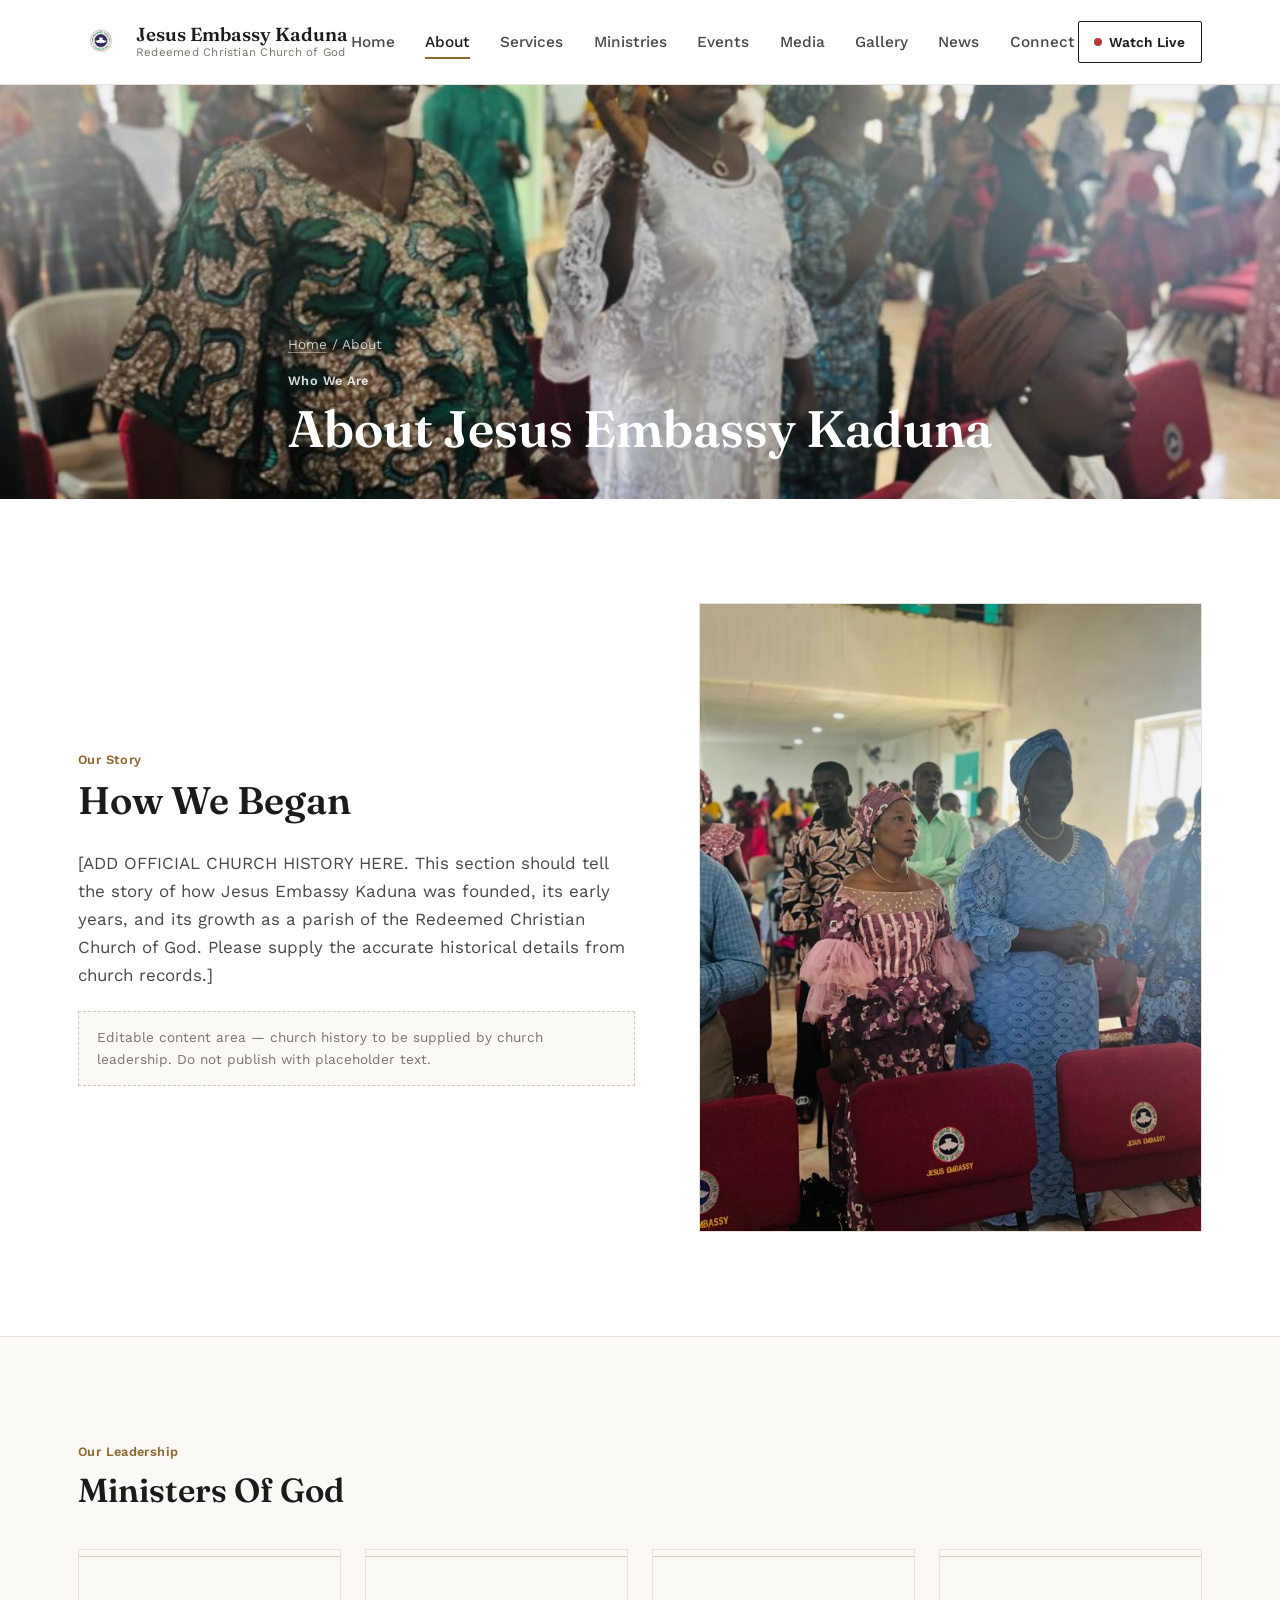
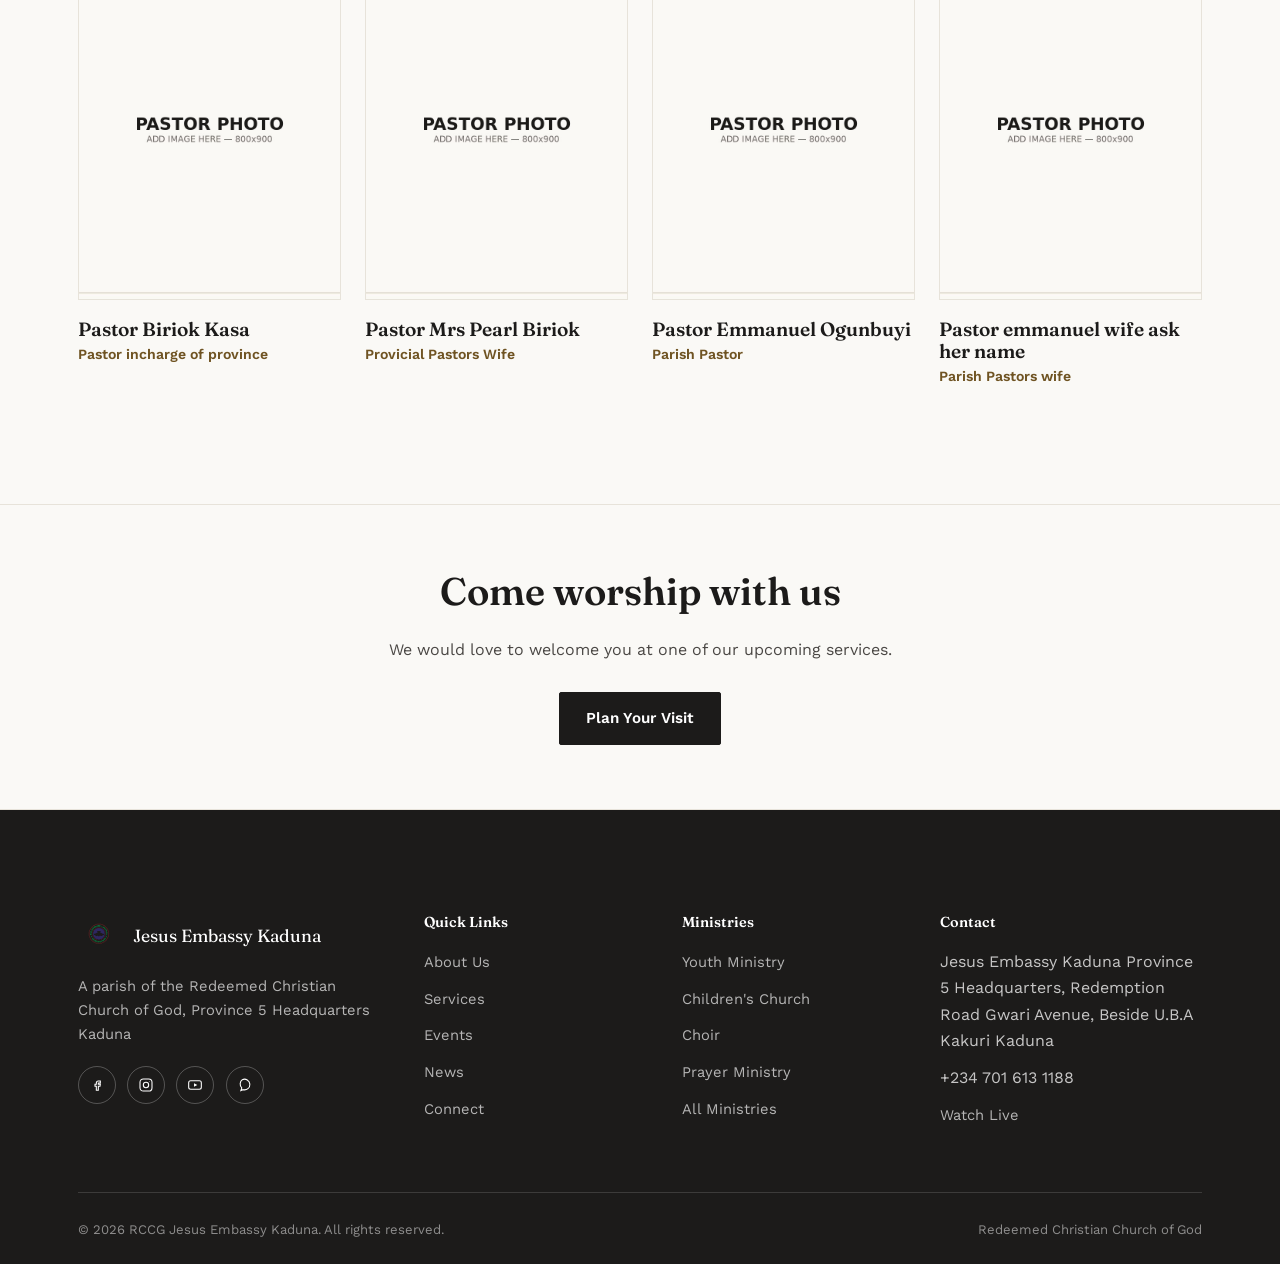
==== commit a8f9ac14: "Arrange church photos and make gallery responsive" ====
--- a/about.html
+++ b/about.html
@@ -30,7 +30,7 @@
   <header class="site-header">
     <div class="wrap">
       <a href="./index.html" class="brand">
-        <img src="./assets/images/logo/rccg-logo.png" alt="RCCG — Redeemed Christian Church of God logo" />
+        <img src="./assets/images/logo/rccg-logo.png" alt="RCCG — Redeemed Christian Church of God logo" decoding="async" loading="lazy">
         <span class="brand-text">
           <span class="brand-name">Jesus Embassy Kaduna</span>
           <span class="brand-sub">Redeemed Christian Church of God</span>
@@ -64,7 +64,7 @@
   <main id="main">
 
     <section class="page-banner">
-      <img src="./assets/images/hero/hero-about.jpg" alt="ADD CHURCH PHOTO HERE" />
+      <img src="./assets/church%20photo/IMG-20260921-WA0019.jpg" alt="Jesus Embassy Kaduna church family sharing a moment together" decoding="async" loading="lazy">
       <div class="wrap">
         <div class="breadcrumb"><a href="./index.html">Home</a> / About</div>
         <span class="kicker">Who We Are</span>
@@ -83,7 +83,7 @@
             <div class="editable-note">Editable content area — church history to be supplied by church leadership. Do not publish with placeholder text.</div>
           </div>
           <div class="img-frame ratio-4-5">
-            <img src="./assets/images/hero/photos-2.jpg" alt="ADD CHURCH PHOTO HERE" />
+            <img src="./assets/church%20photo/IMG-20260921-WA0020.jpg" alt="Jesus Embassy Kaduna church family sharing a moment together" decoding="async" loading="lazy">
           </div>
         </div>
       </div>
@@ -153,22 +153,22 @@
         </div>
         <div class="grid grid--4">
           <div class="leader-card">
-            <div class="img-frame ratio-3-4"><img src="./assets/images/pastors/pastor-01.jpg" alt="PASTOR PHOTO — ADD IMAGE HERE" /></div>
+            <div class="img-frame ratio-3-4"><img src="./assets/images/pastors/pastor-01.jpg" alt="PASTOR PHOTO — ADD IMAGE HERE" decoding="async" loading="lazy"></div>
             <h3>Pastor Biriok Kasa</h3>
             <span class="role">Pastor incharge of province</span>
           </div>
           <div class="leader-card">
-            <div class="img-frame ratio-3-4"><img src="./assets/images/pastors/pastor-02.jpg" alt="PASTOR PHOTO — ADD IMAGE HERE" /></div>
+            <div class="img-frame ratio-3-4"><img src="./assets/images/pastors/pastor-02.jpg" alt="PASTOR PHOTO — ADD IMAGE HERE" decoding="async" loading="lazy"></div>
             <h3>Pastor Mrs Pearl Biriok</h3>
             <span class="role">Provicial Pastors Wife</span>
           </div>
           <div class="leader-card">
-            <div class="img-frame ratio-3-4"><img src="./assets/images/pastors/pastor-03.jpg" alt="PASTOR PHOTO — ADD IMAGE HERE" /></div>
+            <div class="img-frame ratio-3-4"><img src="./assets/images/pastors/pastor-03.jpg" alt="PASTOR PHOTO — ADD IMAGE HERE" decoding="async" loading="lazy"></div>
             <h3>Pastor Emmanuel Ogunbuyi</h3>
             <span class="role">Parish Pastor</span>
           </div>
           <div class="leader-card">
-            <div class="img-frame ratio-3-4"><img src="./assets/images/pastors/pastor-04.jpg" alt="PASTOR PHOTO — ADD IMAGE HERE" /></div>
+            <div class="img-frame ratio-3-4"><img src="./assets/images/pastors/pastor-04.jpg" alt="PASTOR PHOTO — ADD IMAGE HERE" decoding="async" loading="lazy"></div>
             <h3>Pastor emmanuel wife ask her name</h3>
             <span class="role">Parish Pastors wife</span>
           </div>
@@ -191,7 +191,7 @@
       <div class="footer-grid">
         <div class="footer-col">
           <div class="footer-brand">
-            <img src="./assets/images/logo/rccg-logo.png" alt="RCCG logo" />
+            <img src="./assets/images/logo/rccg-logo.png" alt="RCCG logo" decoding="async" loading="lazy">
             <span class="brand-name">Jesus Embassy Kaduna</span>
           </div>
           <p>A parish of the Redeemed Christian Church of God, Province 5 Headquarters Kaduna</p>
--- a/css/style.css
+++ b/css/style.css
@@ -523,11 +523,26 @@
 }
 .gallery-item {
   position: relative;
+  display: block;
+  width: 100%;
+  aspect-ratio: 4 / 3;
   overflow: hidden;
+  padding: 0;
   border: 1px solid var(--color-border);
+  border-radius: 2px;
+  background: var(--color-bg-alt);
   cursor: zoom-in;
-}
-.gallery-item img { transition: transform 420ms ease; }
+  appearance: none;
+  text-align: left;
+}
+.gallery-item img {
+  width: 100%;
+  height: 100%;
+  object-fit: cover;
+  opacity: 0;
+  transition: transform 420ms ease, opacity 260ms ease;
+}
+.gallery-item img.is-loaded { opacity: 1; }
 .gallery-item:hover img { transform: scale(1.045); }
 .gallery-item .gallery-cat {
   position: absolute; left: 0.7rem; bottom: 0.7rem;
@@ -538,7 +553,7 @@
   opacity: 0;
   transition: opacity var(--transition);
 }
-.gallery-item:hover .gallery-cat { opacity: 1; }
+.gallery-item:hover .gallery-cat, .gallery-item:focus-visible .gallery-cat { opacity: 1; }
 
 .lightbox {
   position: fixed; inset: 0;
@@ -550,7 +565,7 @@
   padding: 2rem;
 }
 .lightbox.open { display: flex; }
-.lightbox img { max-width: 90vw; max-height: 82vh; object-fit: contain; border: 1px solid rgba(255,255,255,0.15); }
+.lightbox img { max-width: min(90vw, 1100px); max-height: 82vh; width: auto; height: auto; object-fit: contain; border: 1px solid rgba(255,255,255,0.15); }
 .lightbox-close, .lightbox-prev, .lightbox-next {
   position: absolute;
   background: transparent;
--- a/css/responsive.css
+++ b/css/responsive.css
@@ -7,7 +7,7 @@
   .grid--4 { grid-template-columns: repeat(2, 1fr); }
   .grid--3 { grid-template-columns: repeat(2, 1fr); }
   .watch-grid { grid-template-columns: repeat(3, 1fr); gap: 1rem; }
-  .gallery-grid { grid-template-columns: repeat(3, 1fr); }
+  .gallery-grid { grid-template-columns: repeat(3, minmax(0, 1fr)); }
   .footer-grid { grid-template-columns: 1fr 1fr; gap: var(--space-4) var(--space-3); }
   .belief-list { grid-template-columns: 1fr; }
   .intro-layout { gap: var(--space-4); }
@@ -52,7 +52,7 @@
   .footer-grid { grid-template-columns: 1fr 1fr; }
   .service-row { grid-template-columns: 1fr; gap: 0.35rem; }
   .service-row .service-meta { color: var(--color-accent-deep); }
-  .gallery-grid { grid-template-columns: repeat(2, 1fr); }
+  .gallery-grid { grid-template-columns: repeat(2, minmax(0, 1fr)); }
   .sermon-row { grid-template-columns: 60px 1fr; }
   .sermon-links { grid-column: 1 / -1; }
   .form-grid { grid-template-columns: 1fr; }
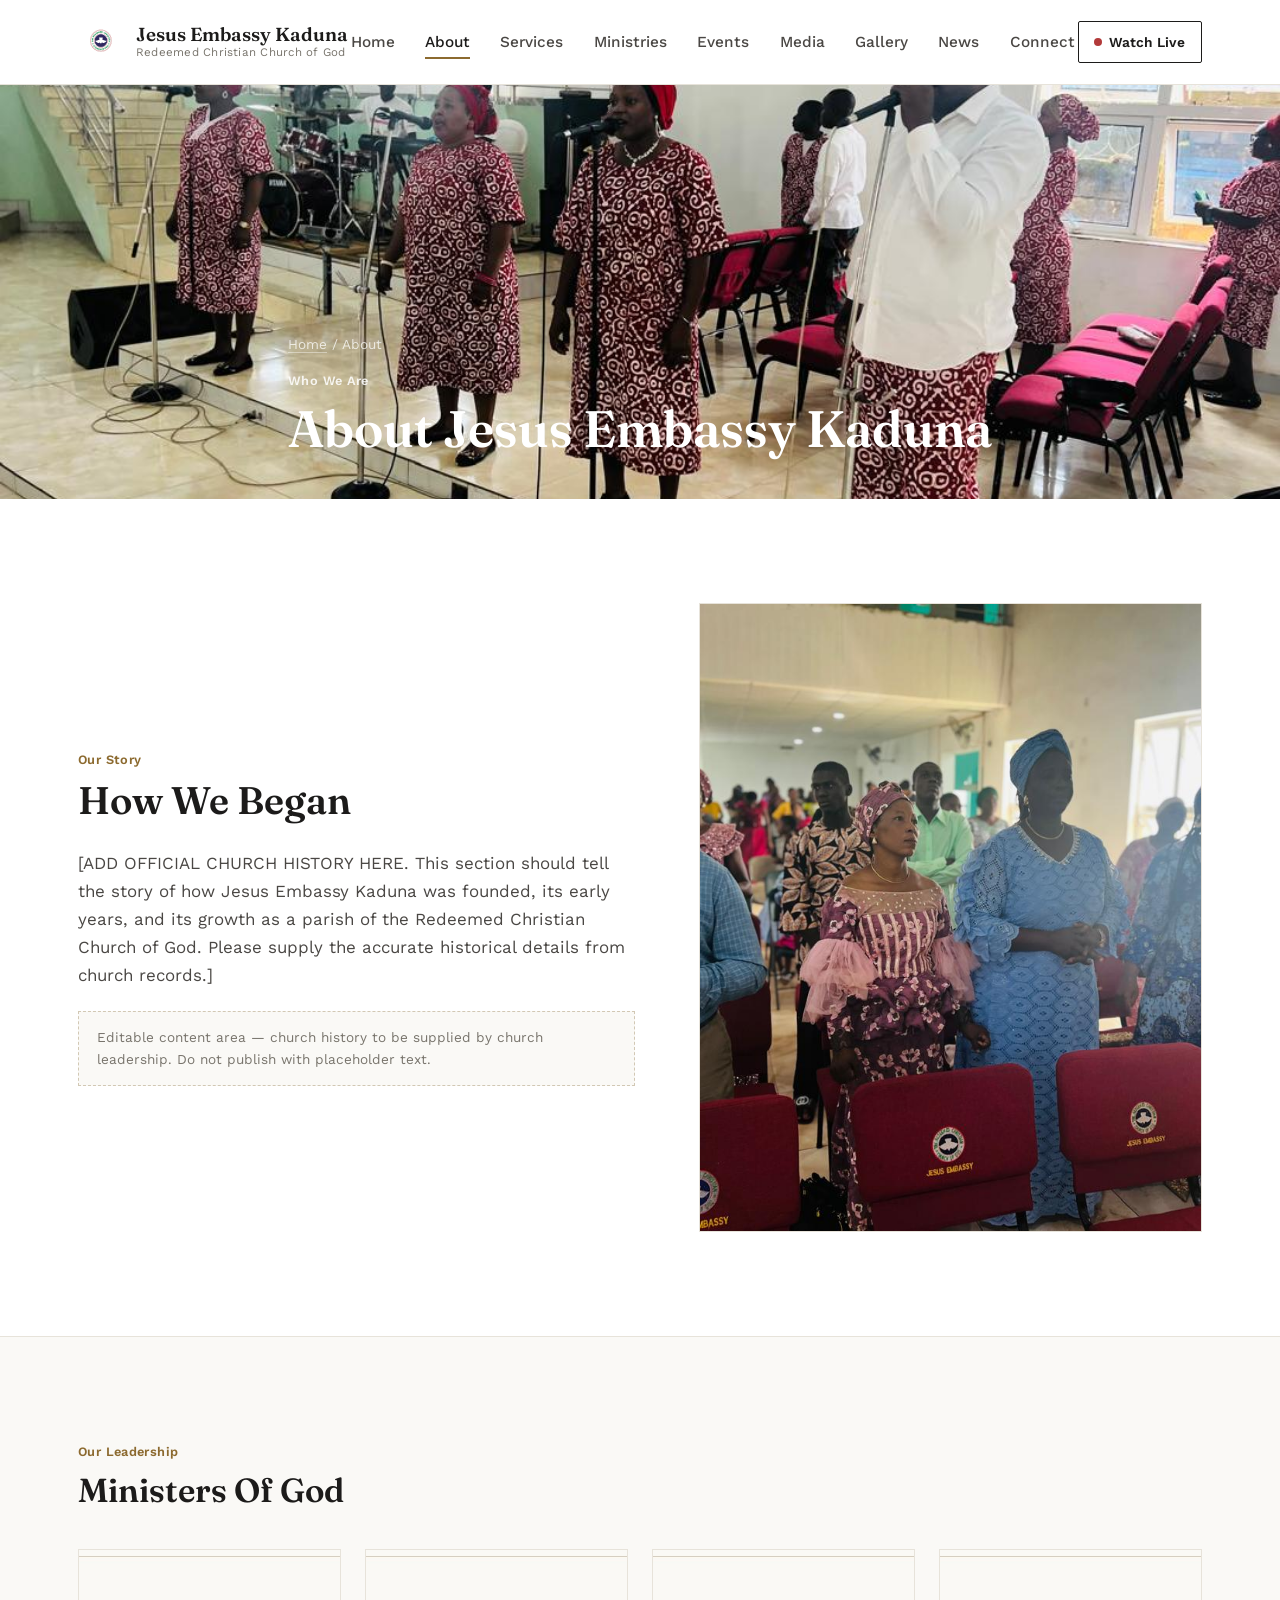
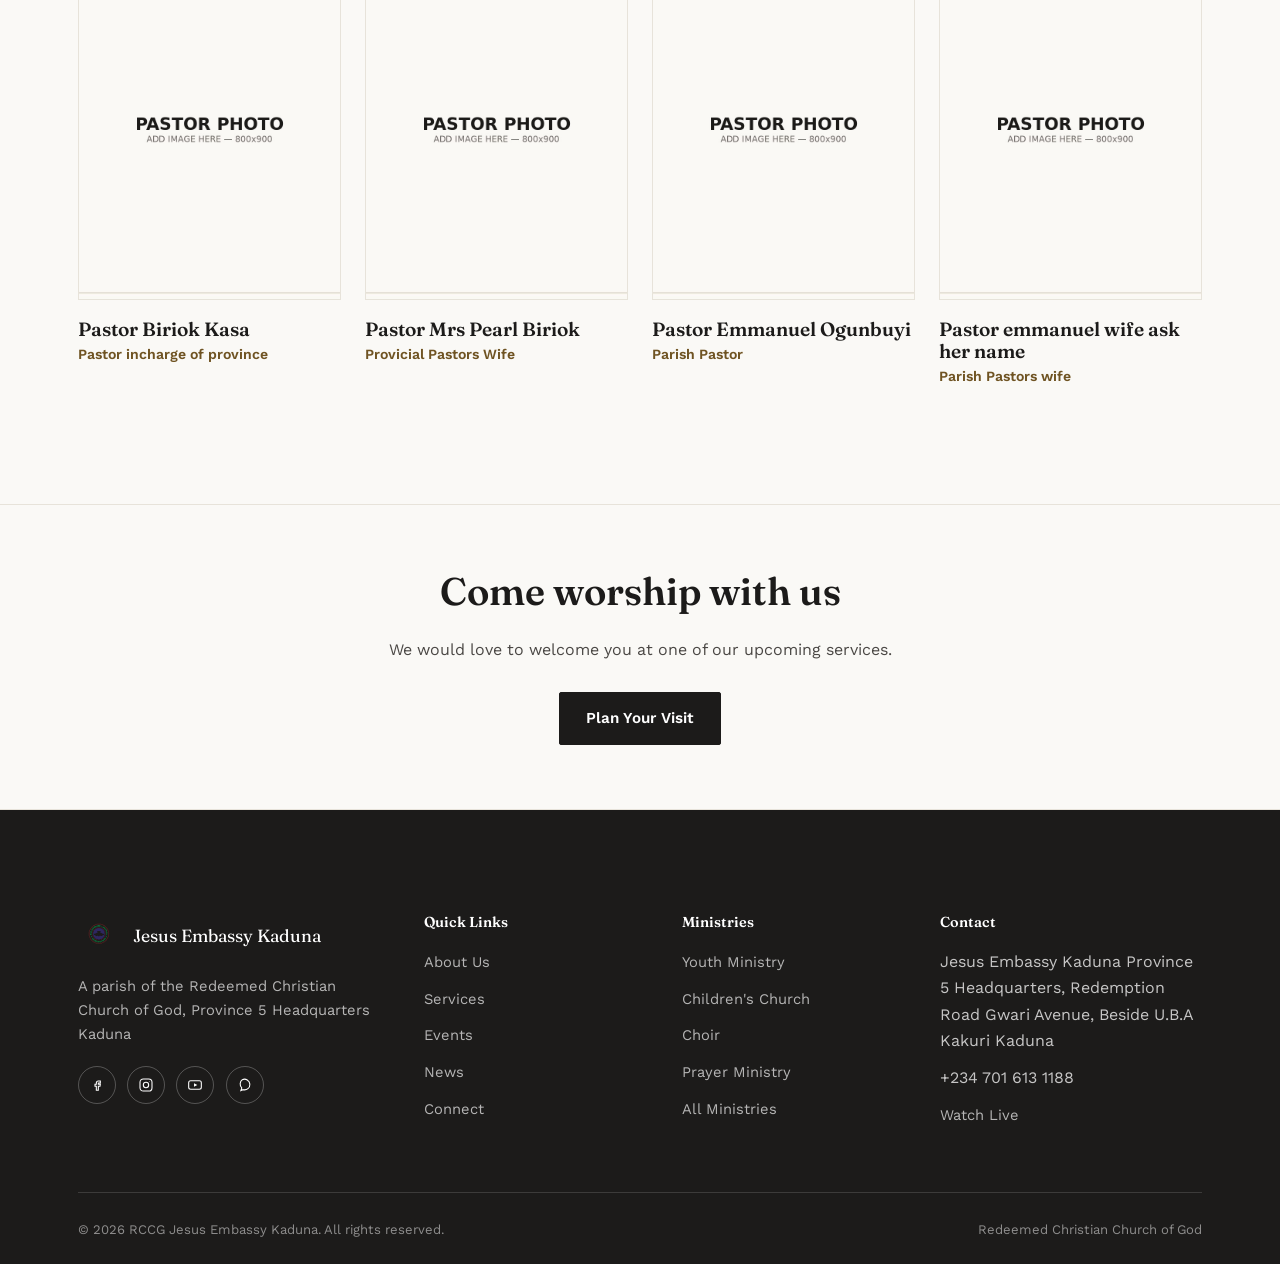
==== commit 6008b920: "Fit page imagery and improve mobile navigation" ====
--- a/about.html
+++ b/about.html
@@ -54,7 +54,7 @@
       </nav>
       <div class="header-actions">
         <a href="./media.html#watch-live" class="watch-live-btn"><span class="dot"></span> Watch Live</a>
-        <button class="nav-toggle" id="nav-toggle" aria-label="Toggle menu" aria-expanded="false" aria-controls="main-nav">
+        <button class="nav-toggle" id="nav-toggle" type="button" aria-label="Open navigation menu" aria-haspopup="true" aria-expanded="false" aria-controls="main-nav">
           <span></span><span></span><span></span>
         </button>
       </div>
@@ -64,7 +64,7 @@
   <main id="main">
 
     <section class="page-banner">
-      <img src="./assets/church%20photo/IMG-20260921-WA0019.jpg" alt="Jesus Embassy Kaduna church family sharing a moment together" decoding="async" loading="lazy">
+      <img src="./assets/church%20photo/IMG-20260921-WA0003.jpg" alt="Jesus Embassy Kaduna church family sharing a moment together" decoding="async" loading="lazy">
       <div class="wrap">
         <div class="breadcrumb"><a href="./index.html">Home</a> / About</div>
         <span class="kicker">Who We Are</span>
--- a/css/style.css
+++ b/css/style.css
@@ -39,6 +39,7 @@
 html { scroll-behavior: smooth; }
 body {
   margin: 0;
+  overflow-x: hidden;
   background: var(--color-bg);
   color: var(--color-ink);
   font-family: var(--font-body);
@@ -285,7 +286,7 @@
   position: relative;
   display: flex;
   align-items: flex-end;
-  min-height: 86vh;
+  min-height: clamp(520px, 86svh, 820px);
   color: var(--color-white);
   overflow: hidden;
 }
@@ -293,6 +294,7 @@
   position: absolute; inset: 0;
   width: 100%; height: 100%;
   object-fit: cover;
+  object-position: center center;
   z-index: 0;
 }
 .hero::before {
@@ -330,7 +332,7 @@
   color: var(--color-white);
   overflow: hidden;
 }
-.page-banner img { position: absolute; inset: 0; width: 100%; height: 100%; object-fit: cover; }
+.page-banner img { position: absolute; inset: 0; width: 100%; height: 100%; object-fit: cover; object-position: center center; }
 .page-banner::before {
   content: "";
   position: absolute; inset: 0;
@@ -354,7 +356,7 @@
   background: var(--color-bg-alt);
   border: 1px solid var(--color-border);
 }
-.img-frame img { width: 100%; height: 100%; object-fit: cover; }
+.img-frame img { display: block; width: 100%; height: 100%; object-fit: cover; object-position: center center; }
 .ratio-4-3 { aspect-ratio: 4 / 3; }
 .ratio-3-4 { aspect-ratio: 3 / 4; }
 .ratio-16-9 { aspect-ratio: 16 / 9; }
@@ -454,8 +456,21 @@
 /* ---------- Photo strip ---------- */
 .photo-strip {
   display: grid;
-  grid-template-columns: repeat(3, 1fr);
+  grid-template-columns: repeat(3, minmax(0, 1fr));
   gap: 1rem;
+}
+.photo-strip > * {
+  min-width: 0;
+  aspect-ratio: 4 / 3;
+  overflow: hidden;
+}
+.photo-strip > a { display: block; }
+.photo-strip img {
+  display: block;
+  width: 100%;
+  height: 100%;
+  object-fit: cover;
+  object-position: center center;
 }
 
 /* ---------- Visit us / map ---------- */
--- a/css/responsive.css
+++ b/css/responsive.css
@@ -16,27 +16,50 @@
 /* ---------- Nav collapse (≤900px) ---------- */
 @media (max-width: 900px) {
   .main-nav {
-    position: fixed;
-    inset: 84px 0 0 0;
-    background: var(--color-white);
+    position: absolute;
+    top: calc(100% + 0.65rem);
+    left: 1rem;
+    right: 1rem;
+    display: flex;
     flex-direction: column;
     align-items: stretch;
-    padding: var(--space-3) 1.75rem var(--space-5);
-    transform: translateY(-8px);
+    gap: 0;
+    max-height: calc(100dvh - 6rem);
+    padding: 0.7rem 1rem 1rem;
+    background: var(--color-white);
+    border: 1px solid var(--color-border);
+    border-radius: 8px;
+    box-shadow: 0 14px 34px rgba(28,27,26,0.16);
+    transform: translateY(-8px) scale(0.98);
+    transform-origin: top center;
     opacity: 0;
+    visibility: hidden;
     pointer-events: none;
-    transition: opacity var(--transition), transform var(--transition);
+    transition: opacity var(--transition), transform var(--transition), visibility var(--transition);
     overflow-y: auto;
-    gap: 0;
   }
-  .main-nav.open { opacity: 1; transform: translateY(0); pointer-events: auto; }
-  .main-nav ul { flex-direction: column; gap: 0; }
+  .main-nav.open {
+    opacity: 1;
+    visibility: visible;
+    transform: translateY(0) scale(1);
+    pointer-events: auto;
+  }
+  .main-nav ul { width: 100%; flex-direction: column; gap: 0; }
   .main-nav ul li { border-bottom: 1px solid var(--color-border); }
-  .main-nav ul li a { display: block; padding: 1.1rem 0; font-size: 1.05rem; }
-  .main-nav .header-actions-mobile { display: block; margin-top: 1.5rem; }
+  .main-nav ul li a { display: block; padding: 0.85rem 0.25rem; font-size: 1.02rem; }
+  .main-nav .header-actions-mobile {
+    display: block;
+    margin-top: 0.85rem;
+    padding-top: 0.85rem;
+    border-top: 1px solid var(--color-border);
+  }
+  .main-nav .header-actions-mobile .watch-live-btn {
+    display: inline-flex;
+    width: 100%;
+    justify-content: center;
+  }
   .nav-toggle { display: flex; }
   .site-header .header-actions > .watch-live-btn { display: none; }
-  .main-nav .watch-live-btn { display: inline-flex; }
 }
 
 /* ---------- Small tablet / large phone (≤768px) ---------- */
@@ -67,7 +90,7 @@
   .brand img { height: 38px; width: 38px; }
   .brand-text .brand-name { font-size: 1rem; }
   .main-nav { inset: 68px 0 0 0; }
-  .hero { min-height: 92vh; }
+  .hero { min-height: min(78svh, 680px); }
   .hero-content h1 { font-size: 2.2rem; }
   .hero-content .hero-lede { font-size: 1rem; }
   .page-banner { min-height: 34vh; }
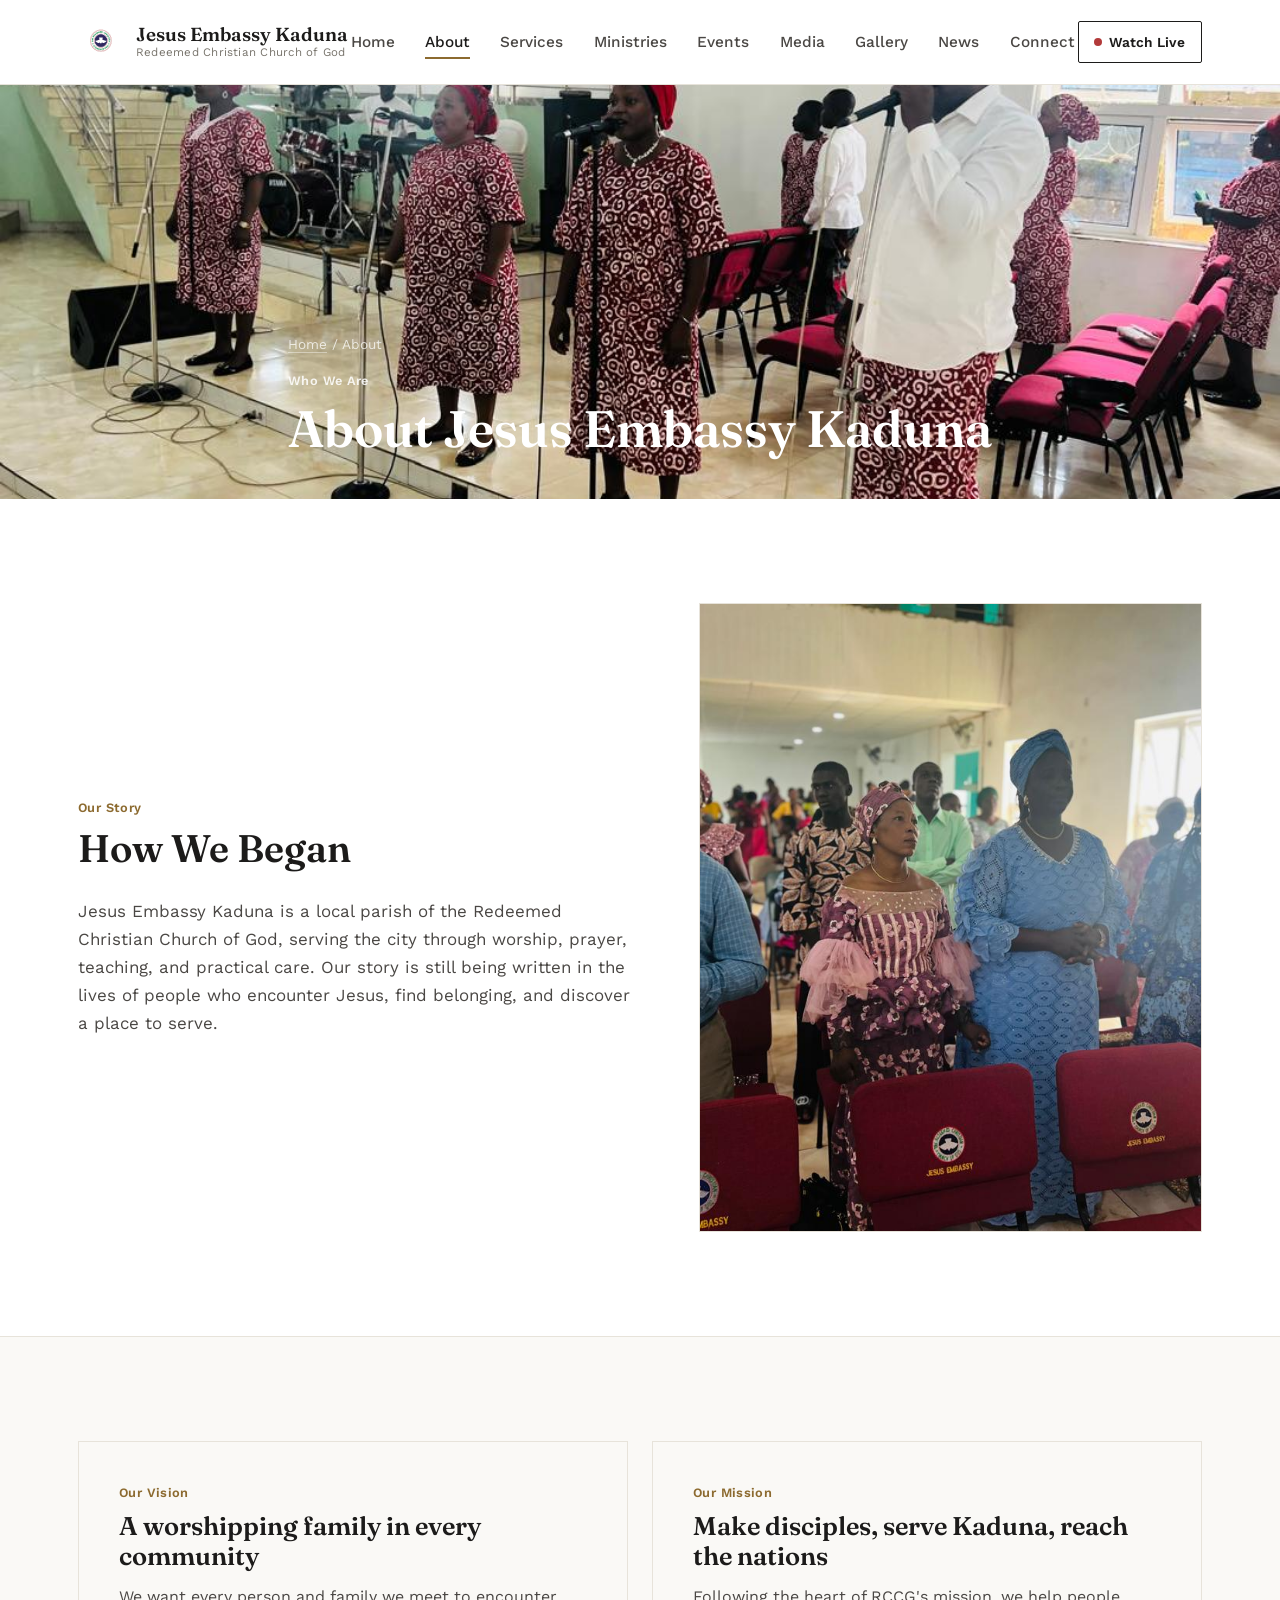
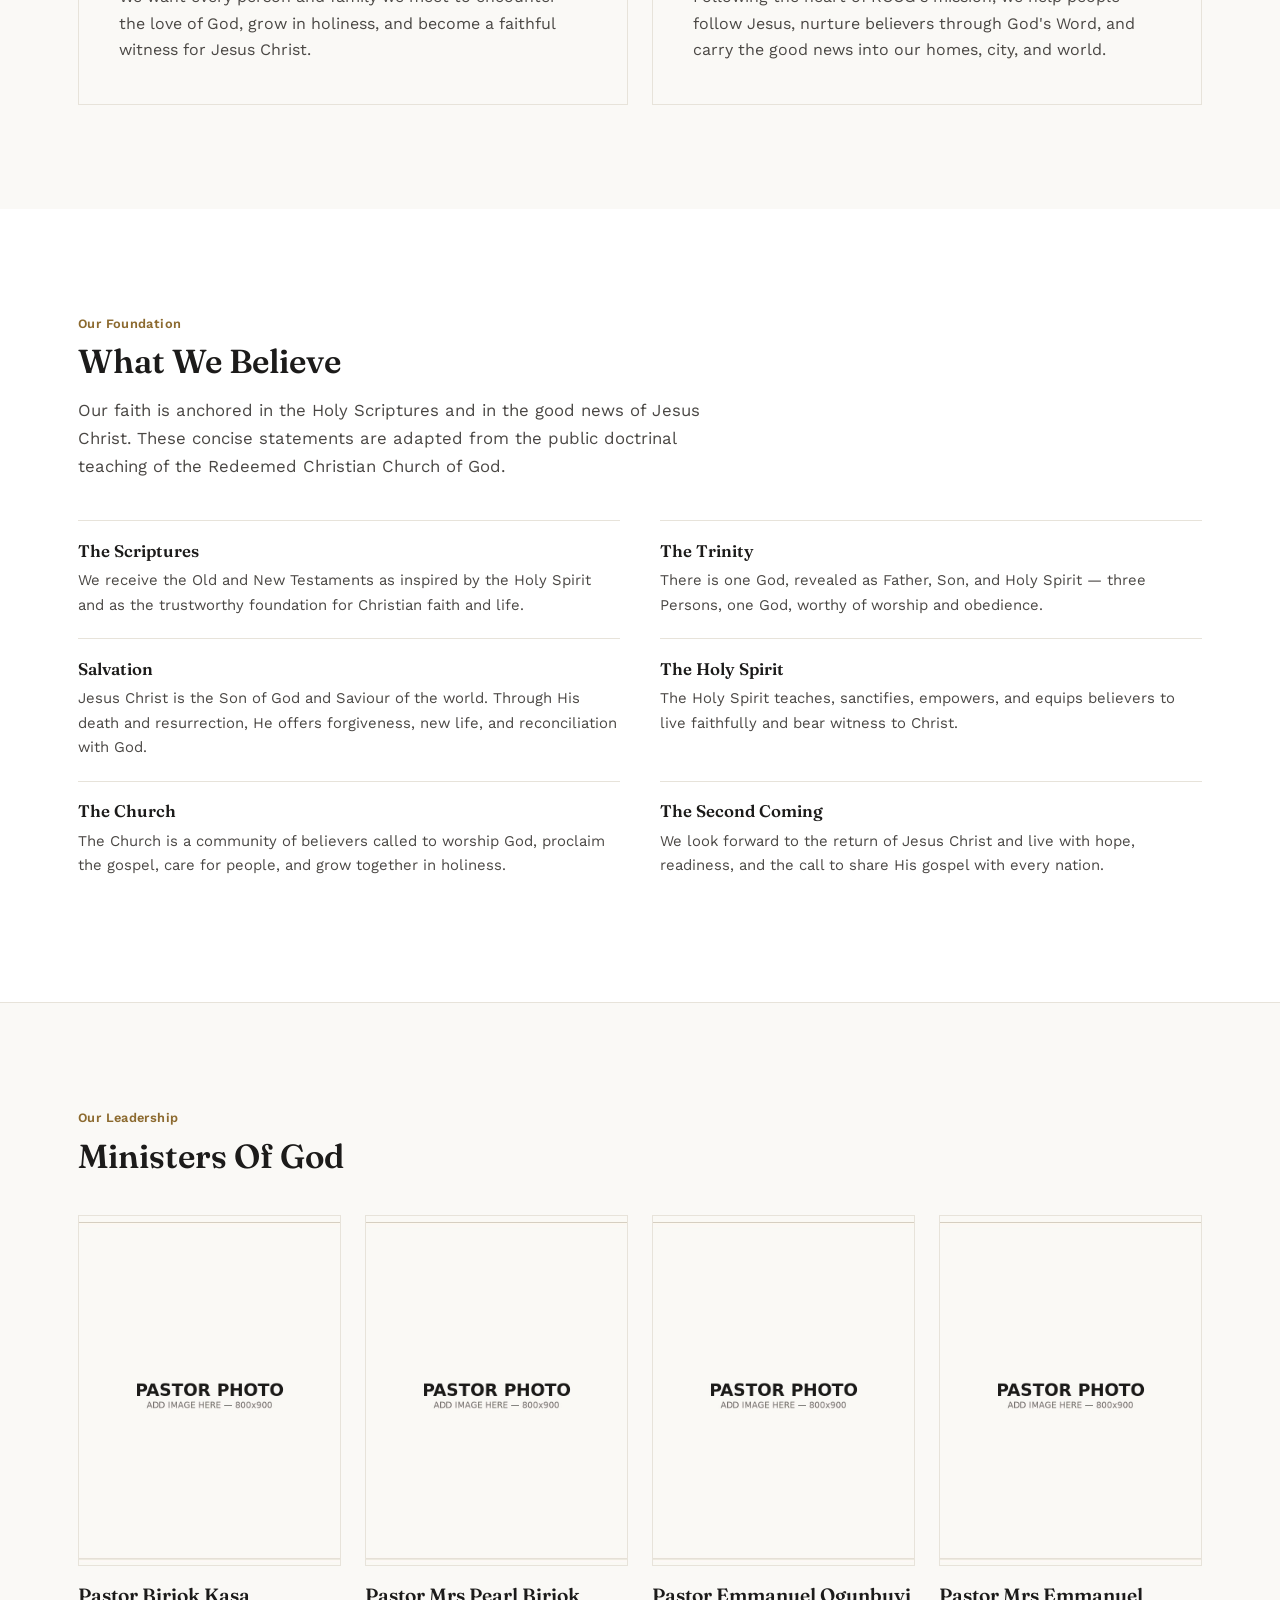
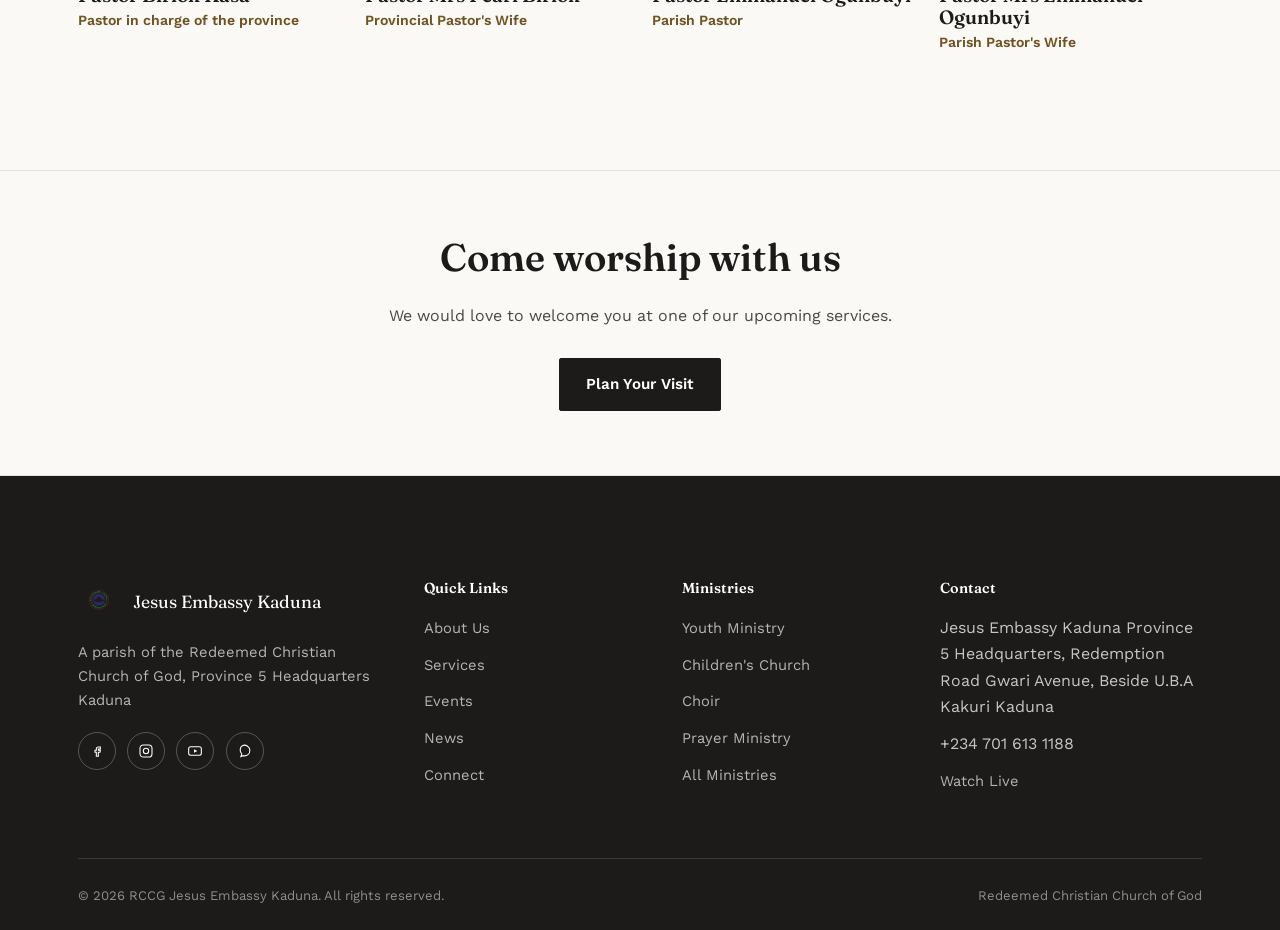
==== commit 3a6150c2: "Upgrade church website visuals and copy" ====
--- a/about.html
+++ b/about.html
@@ -79,8 +79,7 @@
           <div class="intro-copy">
             <span class="kicker">Our Story</span>
             <h2>How We Began</h2>
-            <p>[ADD OFFICIAL CHURCH HISTORY HERE. This section should tell the story of how Jesus Embassy Kaduna was founded, its early years, and its growth as a parish of the Redeemed Christian Church of God. Please supply the accurate historical details from church records.]</p>
-            <div class="editable-note">Editable content area — church history to be supplied by church leadership. Do not publish with placeholder text.</div>
+            <p>Jesus Embassy Kaduna is a local parish of the Redeemed Christian Church of God, serving the city through worship, prayer, teaching, and practical care. Our story is still being written in the lives of people who encounter Jesus, find belonging, and discover a place to serve.</p>
           </div>
           <div class="img-frame ratio-4-5">
             <img src="./assets/church%20photo/IMG-20260921-WA0020.jpg" alt="Jesus Embassy Kaduna church family sharing a moment together" decoding="async" loading="lazy">
@@ -89,60 +88,60 @@
       </div>
     </section>
 
-    <!-- VISION & MISSION 
+    <!-- VISION & MISSION -->
     <section class="section section--alt section--border-top">
       <div class="wrap">
         <div class="grid grid--2">
           <div class="panel">
             <span class="kicker">Our Vision</span>
-            <h2 style="font-size:1.6rem; margin-bottom:0.8rem;">[ADD OFFICIAL VISION STATEMENT]</h2>
-            <p style="color:var(--color-ink-soft);">[Replace with the church's official vision statement as supplied by leadership.]</p>
+            <h2 style="font-size:1.6rem; margin-bottom:0.8rem;">A worshipping family in every community</h2>
+            <p style="color:var(--color-ink-soft);">We want every person and family we meet to encounter the love of God, grow in holiness, and become a faithful witness for Jesus Christ.</p>
           </div>
           <div class="panel">
             <span class="kicker">Our Mission</span>
-            <h2 style="font-size:1.6rem; margin-bottom:0.8rem;">[ADD OFFICIAL MISSION STATEMENT]</h2>
-            <p style="color:var(--color-ink-soft);">[Replace with the church's official mission statement as supplied by leadership.]</p>
-          </div>
-        </div>
-      </div>
-    </section> -->
-
-    <!-- WHAT WE BELIEVE --
+            <h2 style="font-size:1.6rem; margin-bottom:0.8rem;">Make disciples, serve Kaduna, reach the nations</h2>
+            <p style="color:var(--color-ink-soft);">Following the heart of RCCG's mission, we help people follow Jesus, nurture believers through God's Word, and carry the good news into our homes, city, and world.</p>
+          </div>
+        </div>
+      </div>
+    </section>
+
+    <!-- WHAT WE BELIEVE -->
     <section class="section">
       <div class="wrap">
         <div class="section-head">
           <span class="kicker">Our Foundation</span>
           <h2>What We Believe</h2>
-          <p>[This section should reflect the church's official doctrinal statement. Replace the entries below with confirmed content.]</p>
+          <p>Our faith is anchored in the Holy Scriptures and in the good news of Jesus Christ. These concise statements are adapted from the public doctrinal teaching of the Redeemed Christian Church of God.</p>
         </div>
         <div class="belief-list">
           <div class="belief-item">
             <h3>The Scriptures</h3>
-            <p>[ADD DOCTRINAL STATEMENT]</p>
+            <p>We receive the Old and New Testaments as inspired by the Holy Spirit and as the trustworthy foundation for Christian faith and life.</p>
           </div>
           <div class="belief-item">
             <h3>The Trinity</h3>
-            <p>[ADD DOCTRINAL STATEMENT]</p>
+            <p>There is one God, revealed as Father, Son, and Holy Spirit — three Persons, one God, worthy of worship and obedience.</p>
           </div>
           <div class="belief-item">
             <h3>Salvation</h3>
-            <p>[ADD DOCTRINAL STATEMENT]</p>
+            <p>Jesus Christ is the Son of God and Saviour of the world. Through His death and resurrection, He offers forgiveness, new life, and reconciliation with God.</p>
           </div>
           <div class="belief-item">
             <h3>The Holy Spirit</h3>
-            <p>[ADD DOCTRINAL STATEMENT]</p>
+            <p>The Holy Spirit teaches, sanctifies, empowers, and equips believers to live faithfully and bear witness to Christ.</p>
           </div>
           <div class="belief-item">
             <h3>The Church</h3>
-            <p>[ADD DOCTRINAL STATEMENT]</p>
+            <p>The Church is a community of believers called to worship God, proclaim the gospel, care for people, and grow together in holiness.</p>
           </div>
           <div class="belief-item">
             <h3>The Second Coming</h3>
-            <p>[ADD DOCTRINAL STATEMENT]</p>
-          </div>
-        </div>
-      </div>
-    </section> -->
+            <p>We look forward to the return of Jesus Christ and live with hope, readiness, and the call to share His gospel with every nation.</p>
+          </div>
+        </div>
+      </div>
+    </section>
 
     <!-- LEADERSHIP -->
     <section class="section section--alt section--border-top">
@@ -153,24 +152,24 @@
         </div>
         <div class="grid grid--4">
           <div class="leader-card">
-            <div class="img-frame ratio-3-4"><img src="./assets/images/pastors/pastor-01.jpg" alt="PASTOR PHOTO — ADD IMAGE HERE" decoding="async" loading="lazy"></div>
+            <div class="img-frame ratio-3-4"><img src="./assets/images/pastors/pastor-01.jpg" alt="Pastor Biriok Kasa" decoding="async" loading="lazy"></div>
             <h3>Pastor Biriok Kasa</h3>
-            <span class="role">Pastor incharge of province</span>
-          </div>
-          <div class="leader-card">
-            <div class="img-frame ratio-3-4"><img src="./assets/images/pastors/pastor-02.jpg" alt="PASTOR PHOTO — ADD IMAGE HERE" decoding="async" loading="lazy"></div>
+            <span class="role">Pastor in charge of the province</span>
+          </div>
+          <div class="leader-card">
+            <div class="img-frame ratio-3-4"><img src="./assets/images/pastors/pastor-02.jpg" alt="Pastor Mrs Pearl Biriok" decoding="async" loading="lazy"></div>
             <h3>Pastor Mrs Pearl Biriok</h3>
-            <span class="role">Provicial Pastors Wife</span>
-          </div>
-          <div class="leader-card">
-            <div class="img-frame ratio-3-4"><img src="./assets/images/pastors/pastor-03.jpg" alt="PASTOR PHOTO — ADD IMAGE HERE" decoding="async" loading="lazy"></div>
+            <span class="role">Provincial Pastor's Wife</span>
+          </div>
+          <div class="leader-card">
+            <div class="img-frame ratio-3-4"><img src="./assets/images/pastors/pastor-03.jpg" alt="Pastor Emmanuel Ogunbuyi" decoding="async" loading="lazy"></div>
             <h3>Pastor Emmanuel Ogunbuyi</h3>
             <span class="role">Parish Pastor</span>
           </div>
           <div class="leader-card">
-            <div class="img-frame ratio-3-4"><img src="./assets/images/pastors/pastor-04.jpg" alt="PASTOR PHOTO — ADD IMAGE HERE" decoding="async" loading="lazy"></div>
-            <h3>Pastor emmanuel wife ask her name</h3>
-            <span class="role">Parish Pastors wife</span>
+            <div class="img-frame ratio-3-4"><img src="./assets/images/pastors/pastor-04.jpg" alt="Pastor Emmanuel Ogunbuyi's wife" decoding="async" loading="lazy"></div>
+            <h3>Pastor Mrs Emmanuel Ogunbuyi</h3>
+            <span class="role">Parish Pastor's Wife</span>
           </div>
         </div>
       </div>
--- a/css/style.css
+++ b/css/style.css
@@ -571,39 +571,125 @@
 .gallery-item:hover .gallery-cat, .gallery-item:focus-visible .gallery-cat { opacity: 1; }
 
 .lightbox {
-  position: fixed; inset: 0;
-  background: rgba(12,11,10,0.94);
-  display: none;
+  position: fixed;
+  inset: 0;
+  z-index: 1000;
+  display: flex;
   align-items: center;
   justify-content: center;
-  z-index: 1000;
-  padding: 2rem;
-}
-.lightbox.open { display: flex; }
-.lightbox img { max-width: min(90vw, 1100px); max-height: 82vh; width: auto; height: auto; object-fit: contain; border: 1px solid rgba(255,255,255,0.15); }
+  padding: clamp(0.75rem, 3vw, 2rem);
+  background: rgba(12, 11, 10, 0.82);
+  opacity: 0;
+  visibility: hidden;
+  pointer-events: none;
+  transition: opacity 180ms ease, visibility 180ms ease;
+}
+.lightbox.open {
+  opacity: 1;
+  visibility: visible;
+  pointer-events: auto;
+}
+.lightbox-dialog {
+  position: relative;
+  display: grid;
+  grid-template-columns: minmax(48px, 64px) minmax(0, 1fr) minmax(48px, 64px);
+  grid-template-rows: auto minmax(0, 1fr);
+  align-items: center;
+  gap: 1rem;
+  width: min(100%, 1160px);
+  max-height: min(92vh, 900px);
+  padding: 1rem;
+  overflow: hidden;
+  border: 1px solid rgba(255,255,255,0.16);
+  border-radius: 10px;
+  background: #171615;
+  box-shadow: 0 24px 80px rgba(0,0,0,0.38);
+}
+.lightbox-toolbar {
+  grid-column: 1 / -1;
+  display: flex;
+  align-items: center;
+  justify-content: space-between;
+  min-width: 0;
+  color: rgba(255,255,255,0.9);
+}
+.lightbox-toolbar > div { display: flex; flex-direction: column; gap: 0.08rem; min-width: 0; }
+.lightbox-eyebrow {
+  color: rgba(255,255,255,0.58);
+  font-size: 0.68rem;
+  font-weight: 600;
+  letter-spacing: 0.12em;
+  text-transform: uppercase;
+}
+.lightbox-counter { color: rgba(255,255,255,0.9); font-size: 0.86rem; }
+.lightbox-figure {
+  position: relative;
+  grid-column: 2;
+  display: flex;
+  align-items: center;
+  justify-content: center;
+  min-width: 0;
+  min-height: 0;
+  margin: 0;
+}
+.lightbox-figure::before {
+  content: "";
+  position: absolute;
+  width: 2rem;
+  height: 2rem;
+  border: 2px solid rgba(255,255,255,0.2);
+  border-top-color: var(--color-white);
+  border-radius: 50%;
+  opacity: 0;
+  animation: lightbox-spin 700ms linear infinite;
+}
+.lightbox-figure.is-loading::before { opacity: 1; }
+@keyframes lightbox-spin { to { transform: rotate(360deg); } }
+.lightbox img {
+  display: block;
+  width: auto;
+  max-width: 100%;
+  max-height: 72vh;
+  height: auto;
+  object-fit: contain;
+  border: 1px solid rgba(255,255,255,0.14);
+  border-radius: 4px;
+  opacity: 0;
+  transition: opacity 180ms ease;
+}
+.lightbox img.is-ready { opacity: 1; }
 .lightbox-close, .lightbox-prev, .lightbox-next {
-  position: absolute;
-  background: transparent;
-  border: 1px solid rgba(255,255,255,0.4);
-  color: #fff;
-  width: 44px; height: 44px;
+  display: inline-flex;
+  align-items: center;
+  justify-content: center;
+  width: 46px;
+  height: 46px;
+  padding: 0;
+  border: 1px solid rgba(255,255,255,0.32);
   border-radius: 50%;
-  display: flex; align-items: center; justify-content: center;
-  transition: background var(--transition);
-}
-.lightbox-close:hover, .lightbox-prev:hover, .lightbox-next:hover { background: rgba(255,255,255,0.15); }
-.lightbox-close { top: 1.5rem; right: 1.5rem; }
-.lightbox-prev { left: 1.5rem; top: 50%; transform: translateY(-50%); }
-.lightbox-next { right: 1.5rem; top: 50%; transform: translateY(-50%); }
-.lightbox-caption { position: absolute; bottom: 1.5rem; left: 0; right: 0; text-align: center; color: rgba(255,255,255,0.75); font-size: 0.9rem; }
-
-/* ---------- Sermon / media list ---------- */
-.sermon-toolbar {
-  display: flex;
-  gap: 1rem;
-  flex-wrap: wrap;
-  margin-bottom: var(--space-4);
-}
+  background: rgba(255,255,255,0.06);
+  color: var(--color-white);
+  font-size: 1.65rem;
+  line-height: 1;
+  transition: background var(--transition), border-color var(--transition), transform var(--transition);
+}
+.lightbox-close:hover, .lightbox-prev:hover, .lightbox-next:hover,
+.lightbox-close:focus-visible, .lightbox-prev:focus-visible, .lightbox-next:focus-visible {
+  background: rgba(255,255,255,0.16);
+  border-color: rgba(255,255,255,0.72);
+}
+.lightbox-close { width: 40px; height: 40px; font-size: 1.1rem; }
+.lightbox-prev { grid-column: 1; grid-row: 2; }
+.lightbox-next { grid-column: 3; grid-row: 2; }
+.lightbox-caption {
+  max-width: 90%;
+  margin-top: 0.8rem;
+  color: rgba(255,255,255,0.76);
+  font-size: 0.86rem;
+  line-height: 1.4;
+  text-align: center;
+}
+
 .sermon-toolbar input, .sermon-toolbar select {
   padding: 0.75em 1em;
   border: 1px solid var(--color-border-strong);
--- a/css/responsive.css
+++ b/css/responsive.css
@@ -13,37 +13,26 @@
   .intro-layout { gap: var(--space-4); }
 }
 
-/* ---------- Nav collapse (≤900px) ---------- */
+/* ---------- Mobile navigation (≤900px) ---------- */
 @media (max-width: 900px) {
   .main-nav {
     position: absolute;
-    top: calc(100% + 0.65rem);
-    left: 1rem;
-    right: 1rem;
-    display: flex;
+    top: 100%;
+    left: 0;
+    right: 0;
+    display: none;
     flex-direction: column;
     align-items: stretch;
     gap: 0;
     max-height: calc(100dvh - 6rem);
-    padding: 0.7rem 1rem 1rem;
+    padding: 0.7rem 1.75rem 1rem;
     background: var(--color-white);
-    border: 1px solid var(--color-border);
-    border-radius: 8px;
+    border-top: 1px solid var(--color-border);
+    border-bottom: 1px solid var(--color-border);
     box-shadow: 0 14px 34px rgba(28,27,26,0.16);
-    transform: translateY(-8px) scale(0.98);
-    transform-origin: top center;
-    opacity: 0;
-    visibility: hidden;
-    pointer-events: none;
-    transition: opacity var(--transition), transform var(--transition), visibility var(--transition);
     overflow-y: auto;
   }
-  .main-nav.open {
-    opacity: 1;
-    visibility: visible;
-    transform: translateY(0) scale(1);
-    pointer-events: auto;
-  }
+  .main-nav.open { display: flex; }
   .main-nav ul { width: 100%; flex-direction: column; gap: 0; }
   .main-nav ul li { border-bottom: 1px solid var(--color-border); }
   .main-nav ul li a { display: block; padding: 0.85rem 0.25rem; font-size: 1.02rem; }
@@ -89,17 +78,29 @@
   .site-header .wrap { height: 68px; }
   .brand img { height: 38px; width: 38px; }
   .brand-text .brand-name { font-size: 1rem; }
-  .main-nav { inset: 68px 0 0 0; }
+  .main-nav { left: 0.75rem; right: 0.75rem; }
   .hero { min-height: min(78svh, 680px); }
   .hero-content h1 { font-size: 2.2rem; }
   .hero-content .hero-lede { font-size: 1rem; }
   .page-banner { min-height: 34vh; }
   .footer-grid { grid-template-columns: 1fr; gap: var(--space-3); }
   .gallery-grid { grid-template-columns: repeat(2, 1fr); gap: 0.5rem; }
-  .lightbox-prev, .lightbox-next { width: 38px; height: 38px; }
-  .lightbox-prev { left: 0.6rem; }
-  .lightbox-next { right: 0.6rem; }
-  .lightbox-close { top: 0.8rem; right: 0.8rem; }
+  .lightbox { padding: 0.55rem; }
+  .lightbox-dialog {
+    grid-template-columns: 1fr 1fr;
+    grid-template-rows: auto minmax(0, 1fr) auto;
+    gap: 0.65rem;
+    width: 100%;
+    max-height: calc(100svh - 1.1rem);
+    padding: 0.7rem;
+  }
+  .lightbox-toolbar { grid-column: 1 / -1; }
+  .lightbox-figure { grid-column: 1 / -1; grid-row: 2; }
+  .lightbox img { max-height: 68svh; }
+  .lightbox-caption { max-width: 100%; font-size: 0.78rem; }
+  .lightbox-prev, .lightbox-next { width: 42px; height: 42px; }
+  .lightbox-prev { grid-column: 1; grid-row: 3; justify-self: start; }
+  .lightbox-next { grid-column: 2; grid-row: 3; justify-self: end; }
   .cta-band, .section { padding-top: var(--space-5); padding-bottom: var(--space-5); }
   .btn { width: 100%; justify-content: center; }
   .btn-row { flex-direction: column; align-items: stretch; }
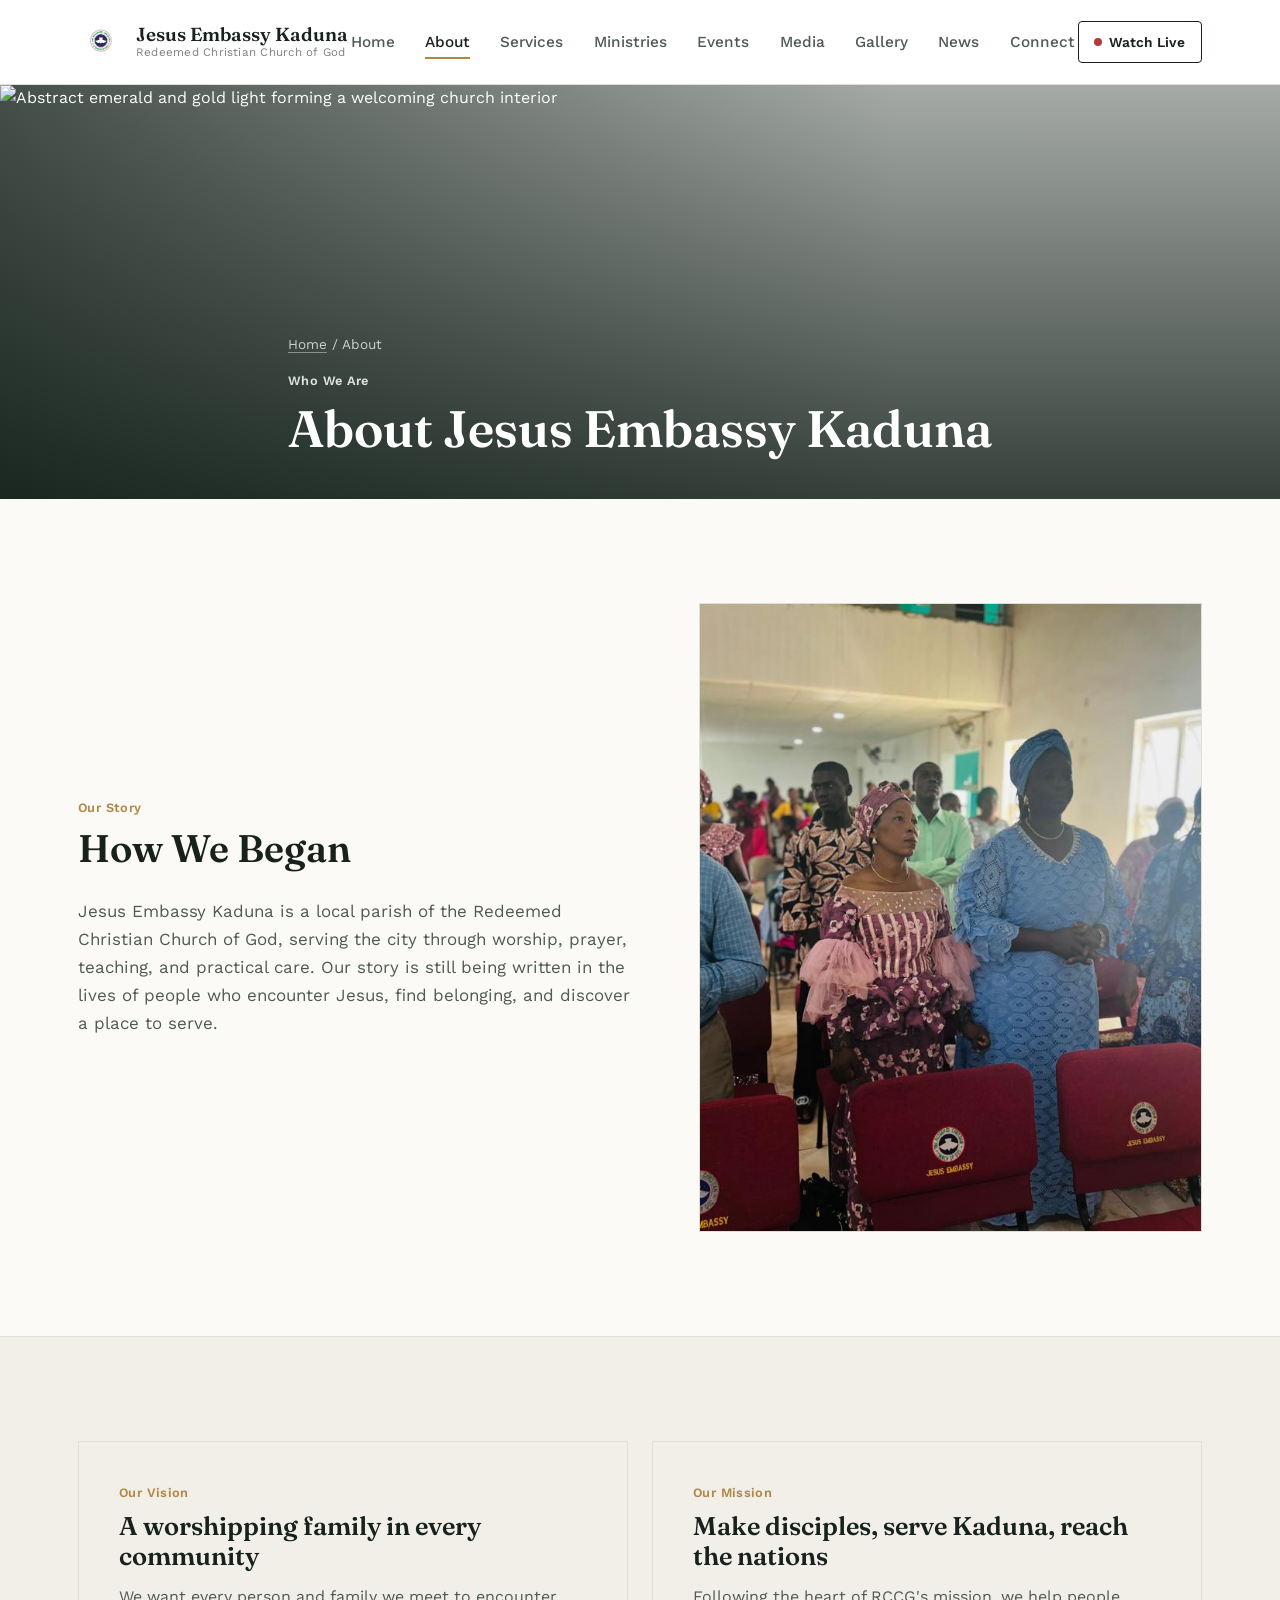
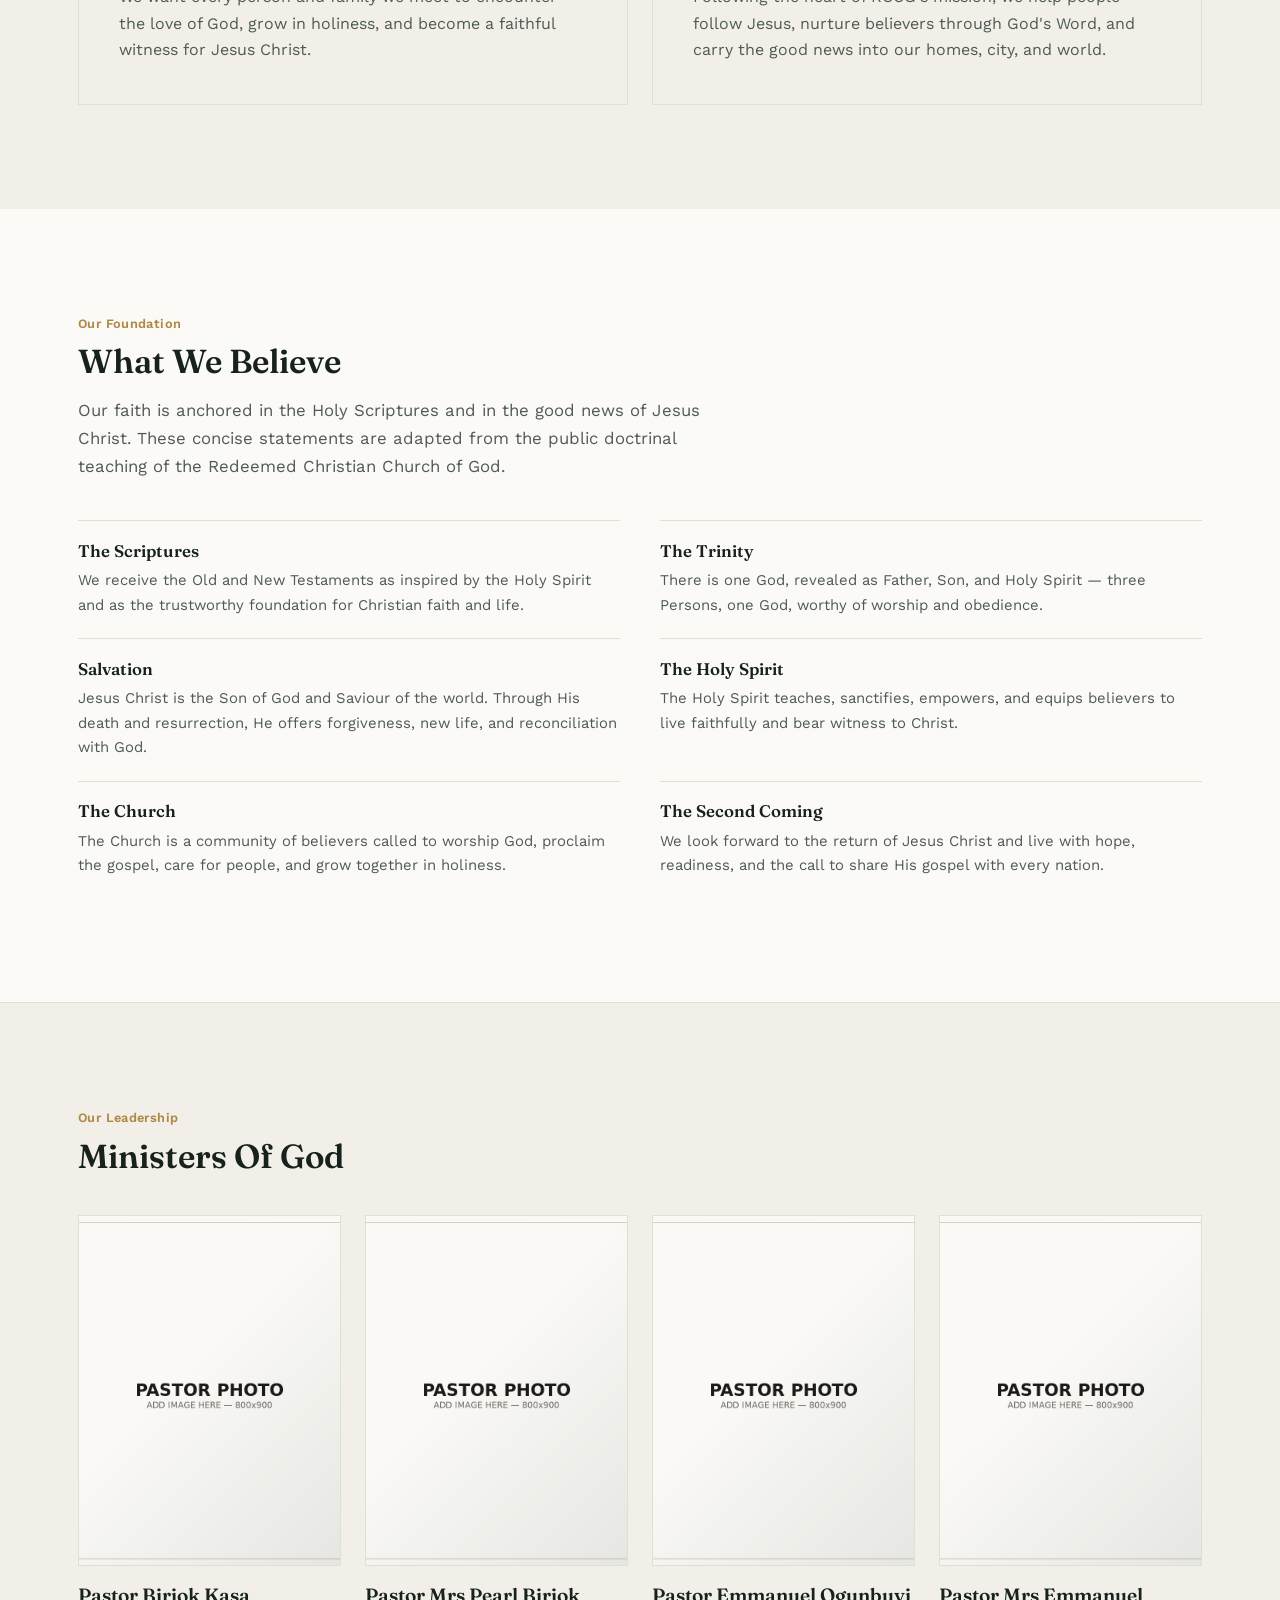
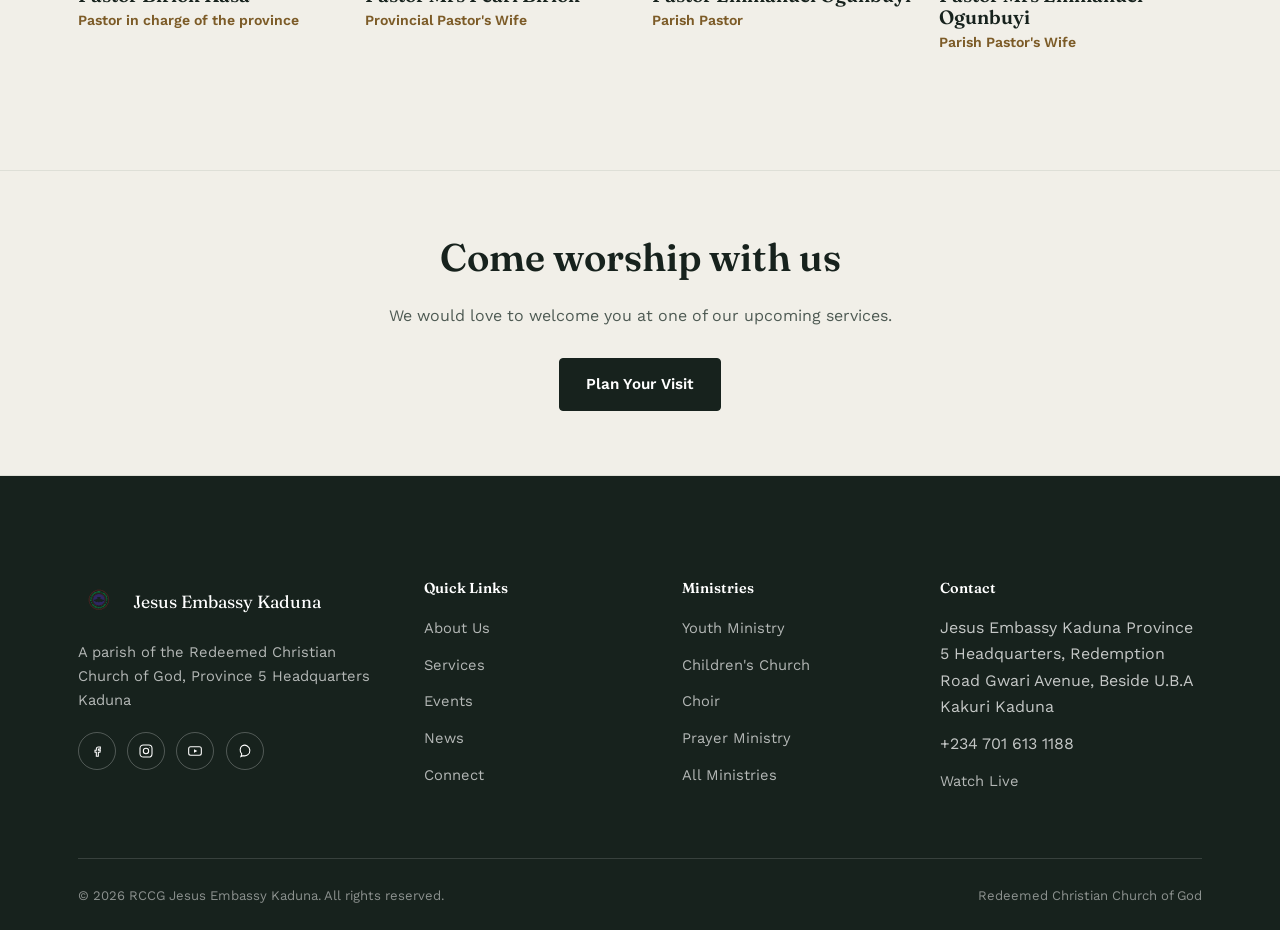
==== commit 3282368d: "Create art-directed inner page hero visuals" ====
--- a/about.html
+++ b/about.html
@@ -64,7 +64,7 @@
   <main id="main">
 
     <section class="page-banner">
-      <img src="./assets/church%20photo/IMG-20260921-WA0003.jpg" alt="Jesus Embassy Kaduna church family sharing a moment together" decoding="async" loading="lazy">
+      <img src="./assets/images/hero/about.jpg" alt="Abstract emerald and gold light forming a welcoming church interior" decoding="async" loading="eager">
       <div class="wrap">
         <div class="breadcrumb"><a href="./index.html">Home</a> / About</div>
         <span class="kicker">Who We Are</span>
--- a/css/style.css
+++ b/css/style.css
@@ -6,15 +6,15 @@
 /* ---------- Design tokens ---------- */
 :root {
   /* Palette: white base, warm charcoal ink, single antique-gold accent */
-  --color-bg: #ffffff;
-  --color-bg-alt: #faf9f6;
-  --color-ink: #1c1b1a;
-  --color-ink-soft: #4a4744;
-  --color-ink-faint: #78746c;
-  --color-border: #e7e3da;
-  --color-border-strong: #d2c8b4;
-  --color-accent: #8c6a2f;
-  --color-accent-deep: #6f5322;
+  --color-bg: #fbfaf7;
+  --color-bg-alt: #f1efe8;
+  --color-ink: #17221d;
+  --color-ink-soft: #4e5a53;
+  --color-ink-faint: #7b827d;
+  --color-border: #dedfd7;
+  --color-border-strong: #c4c9bf;
+  --color-accent: #b08845;
+  --color-accent-deep: #7c5b27;
   --color-white: #ffffff;
 
   --font-display: "Fraunces", "Iowan Old Style", "Palatino Linotype", Georgia, serif;
@@ -30,7 +30,7 @@
   --space-5: 4rem;
   --space-6: 6.5rem;
 
-  --radius: 2px;
+  --radius: 4px;
   --transition: 220ms ease;
 }
 
@@ -300,7 +300,7 @@
 .hero::before {
   content: "";
   position: absolute; inset: 0;
-  background: linear-gradient(180deg, rgba(20,19,17,0.35) 0%, rgba(20,19,17,0.55) 70%, rgba(20,19,17,0.78) 100%);
+  background: linear-gradient(90deg, rgba(9,23,17,0.84) 0%, rgba(9,23,17,0.52) 52%, rgba(9,23,17,0.2) 100%), linear-gradient(180deg, rgba(9,23,17,0.12) 0%, rgba(9,23,17,0.78) 100%);
   z-index: 1;
 }
 .hero-content {
@@ -336,7 +336,7 @@
 .page-banner::before {
   content: "";
   position: absolute; inset: 0;
-  background: linear-gradient(180deg, rgba(20,19,17,0.3) 0%, rgba(20,19,17,0.72) 100%);
+  background: linear-gradient(90deg, rgba(9,23,17,0.72) 0%, rgba(9,23,17,0.28) 70%), linear-gradient(180deg, rgba(9,23,17,0.1) 0%, rgba(9,23,17,0.75) 100%);
 }
 .page-banner .wrap { position: relative; z-index: 2; padding-bottom: var(--space-4); }
 .page-banner .kicker { color: rgba(255,255,255,0.85); }
@@ -349,7 +349,7 @@
 .breadcrumb a { border-bottom: 1px solid rgba(255,255,255,0.4); }
 .breadcrumb a:hover { color: var(--color-white); }
 
-/* ---------- Image placeholder blocks ---------- */
+/* ---------- Art-directed image system ---------- */
 .img-frame {
   position: relative;
   overflow: hidden;
@@ -357,6 +357,15 @@
   border: 1px solid var(--color-border);
 }
 .img-frame img { display: block; width: 100%; height: 100%; object-fit: cover; object-position: center center; }
+.img-frame::after {
+  content: "";
+  position: absolute;
+  inset: 0;
+  pointer-events: none;
+  background: linear-gradient(135deg, rgba(255,255,255,0.08), transparent 42%, rgba(11,31,22,0.12));
+  opacity: 0.7;
+}
+.hero-bg { filter: saturate(0.88) contrast(1.05); }
 .ratio-4-3 { aspect-ratio: 4 / 3; }
 .ratio-3-4 { aspect-ratio: 3 / 4; }
 .ratio-16-9 { aspect-ratio: 16 / 9; }
@@ -403,7 +412,10 @@
   background: var(--color-white);
   display: flex;
   flex-direction: column;
-}
+  box-shadow: 0 10px 32px rgba(20, 33, 25, 0.04);
+  transition: transform var(--transition), box-shadow var(--transition), border-color var(--transition);
+}
+.card:hover { transform: translateY(-4px); border-color: var(--color-border-strong); box-shadow: 0 18px 42px rgba(20, 33, 25, 0.11); }
 .card .img-frame { border: none; border-bottom: 1px solid var(--color-border); }
 .card-body { padding: 1.5rem; display: flex; flex-direction: column; gap: 0.55rem; flex: 1; }
 .card-meta { font-size: 0.82rem; color: var(--color-accent-deep); font-weight: 600; }
@@ -492,6 +504,8 @@
   justify-content: center;
   text-align: center;
   padding: 2rem;
+  gap: 1rem;
+  flex-direction: column;
 }
 
 /* ---------- Leadership ---------- */
